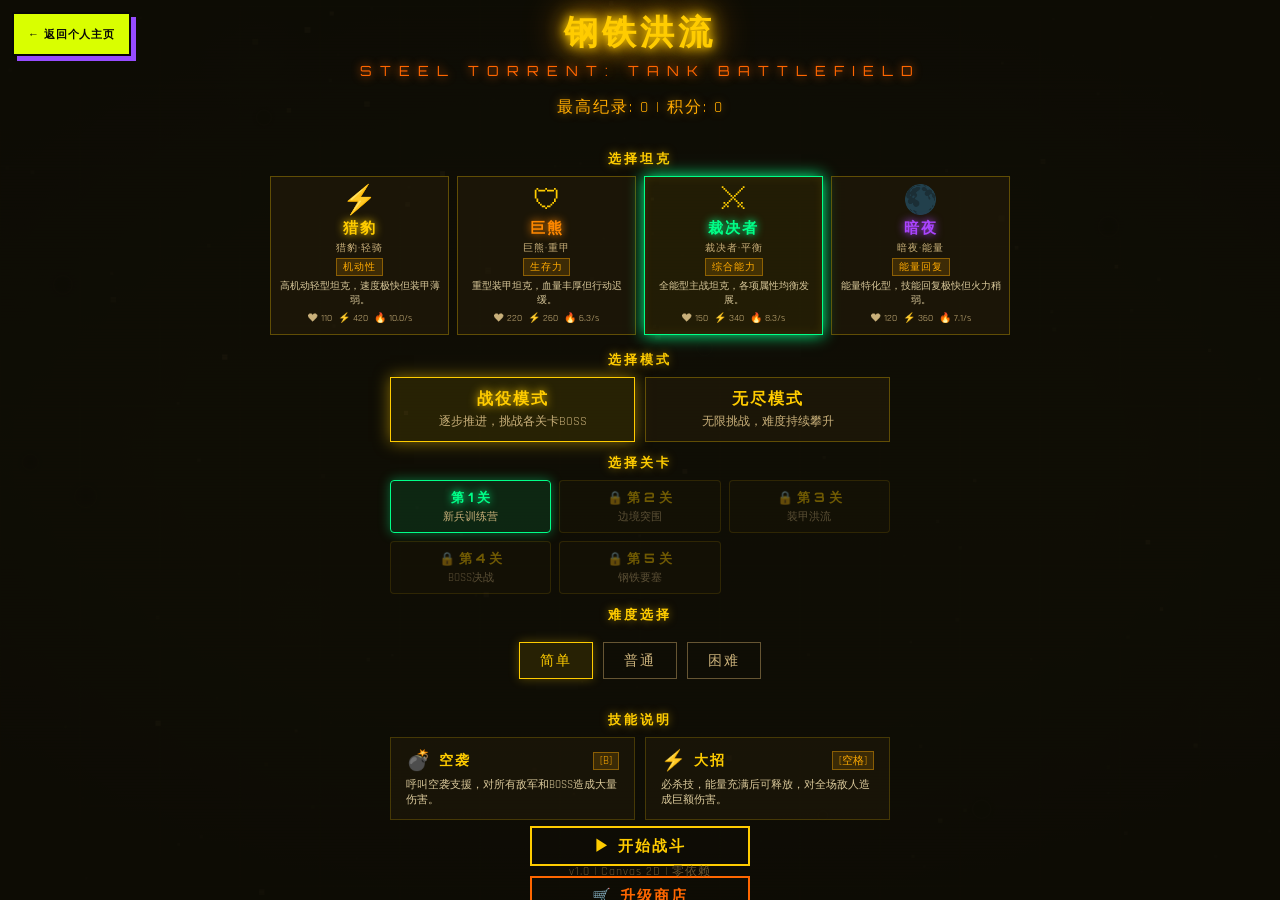
==== sub-page/坦克大战/index.html @ ad39c09d "Add files via upload" ====
<!DOCTYPE html>
<html lang="zh-CN">
<head>
    <meta charset="UTF-8">
    <meta name="viewport" content="width=device-width, initial-scale=1.0, user-scalable=no">
    <title>钢铁洪流：坦克战场</title>
    <link rel="stylesheet" href="styles.css?v=1">
    <link href="https://fonts.googleapis.com/css2?family=Orbitron:wght@400;700;900&family=Rajdhani:wght@400;600;700&display=swap" rel="stylesheet">
    <style>.resume-home-link{position:fixed;top:max(12px,env(safe-area-inset-top));left:max(12px,env(safe-area-inset-left));z-index:9999;display:inline-flex;align-items:center;justify-content:center;min-height:44px;padding:0 14px;border:2px solid #070707;color:#070707;background:#d9ff00;box-shadow:5px 5px 0 #964cff;font:900 11px/1 Arial,"PingFang SC",sans-serif;letter-spacing:.08em;text-decoration:none;text-transform:uppercase;transition:.18s transform,.18s box-shadow}.resume-home-link:hover,.resume-home-link:focus-visible{transform:translate(-2px,-2px);box-shadow:7px 7px 0 #964cff;outline:2px solid #fff;outline-offset:2px}</style>
</head>
<body>
    <a class="resume-home-link" href="../../index.html#acid-play" aria-label="返回张鹏岳个人主页">← 返回个人主页</a>
    <div id="game-container">
        <canvas id="game-canvas" width="800" height="700"></canvas>
        <div id="scanlines"></div>
        <div id="vignette"></div>
        <div id="hud-overlay"></div>
        <div id="scene-container"></div>
    </div>
    <script src="src/config.js?v=1"></script>
    <script src="src/utils.js?v=1"></script>
    <script src="src/input.js?v=1"></script>
    <script src="src/audio.js?v=1"></script>
    <script src="src/entities/bullet.js?v=1"></script>
    <script src="src/entities/particle.js?v=1"></script>
    <script src="src/entities/powerup.js?v=1"></script>
    <script src="src/entities/enemy.js?v=1"></script>
    <script src="src/entities/player.js?v=1"></script>
    <script src="src/entities/boss.js?v=1"></script>
    <script src="src/systems/spawner.js?v=1"></script>
    <script src="src/systems/collision.js?v=1"></script>
    <script src="src/render/battlefield.js?v=1"></script>
    <script src="src/render/hud.js?v=1"></script>
    <script src="src/scenes/scene.js?v=1"></script>
    <script src="src/scenes/menuScene.js?v=1"></script>
    <script src="src/scenes/gameScene.js?v=1"></script>
    <script src="src/scenes/bossScene.js?v=1"></script>
    <script src="src/scenes/gameoverScene.js?v=1"></script>
    <script src="src/scenes/shopScene.js?v=1"></script>
    <script src="game.js?v=1"></script>
</body>
</html>
---- sub-page/坦克大战/styles.css ----
* {
    margin: 0;
    padding: 0;
    box-sizing: border-box;
    user-select: none;
    -webkit-user-select: none;
    -webkit-tap-highlight-color: transparent;
}

html, body {
    width: 100%;
    height: 100%;
    overflow: hidden;
    background: #0e0d05;
    font-family: 'Rajdhani', 'Orbitron', sans-serif;
    color: #ffcc00;
}

body {
    display: flex;
    align-items: center;
    justify-content: center;
    background: radial-gradient(ellipse at center, #2a2410 0%, #15120a 70%, #050402 100%);
}

#game-container {
    position: relative;
    width: 100vw;
    height: 100vh;
    height: 100dvh;
    overflow: hidden;
}

#game-canvas {
    display: block;
    width: 100%;
    height: 100%;
    background: transparent;
    cursor: crosshair;
}

#scanlines {
    position: absolute;
    top: 0;
    left: 0;
    width: 100%;
    height: 100%;
    pointer-events: none;
    background: repeating-linear-gradient(
        0deg,
        rgba(0, 0, 0, 0.15) 0px,
        rgba(0, 0, 0, 0.15) 1px,
        transparent 1px,
        transparent 3px
    );
    z-index: 10;
}

#vignette {
    position: absolute;
    top: 0;
    left: 0;
    width: 100%;
    height: 100%;
    pointer-events: none;
    background: radial-gradient(
        ellipse at center,
        transparent 50%,
        rgba(0, 0, 0, 0.6) 100%
    );
    z-index: 9;
}

#hud-overlay {
    position: absolute;
    top: 0;
    left: 0;
    width: 100%;
    height: 100%;
    pointer-events: none;
    z-index: 5;
}

#scene-container {
    position: absolute;
    top: 0;
    left: 0;
    width: 100%;
    height: 100%;
    pointer-events: none;
    z-index: 20;
}

.scene {
    position: absolute;
    top: 0;
    left: 0;
    width: 100%;
    height: 100%;
    display: flex;
    flex-direction: column;
    align-items: center;
    justify-content: center;
    justify-content: safe center;
    background: rgba(14, 13, 5, 0.92);
    padding: 10px 20px;
    overflow-y: auto;
    gap: 2px;
    pointer-events: auto;
}

.scene h1 {
    font-family: 'Orbitron', sans-serif;
    font-size: 34px;
    font-weight: 900;
    color: #ffcc00;
    text-shadow:
        0 0 10px #ffcc00,
        0 0 20px #ffcc00,
        0 0 40px #ff8800;
    letter-spacing: 4px;
    margin-bottom: 4px;
    animation: glow-pulse 2s ease-in-out infinite;
}

.scene h2 {
    font-family: 'Orbitron', sans-serif;
    font-size: 14px;
    font-weight: 400;
    color: #ff6600;
    text-shadow: 0 0 10px #ff6600;
    letter-spacing: 8px;
    margin-bottom: 6px;
}

.scene .subtitle {
    font-size: 14px;
    color: #c9b07a;
    letter-spacing: 2px;
    margin-bottom: 30px;
}

.scene .btn {
    font-family: 'Orbitron', sans-serif;
    font-size: 15px;
    font-weight: 700;
    padding: 8px 36px;
    margin: 4px 0;
    background: transparent;
    color: #ffcc00;
    border: 2px solid #ffcc00;
    cursor: pointer;
    letter-spacing: 2px;
    transition: all 0.2s ease;
    text-transform: none;
    min-width: 220px;
    position: relative;
    white-space: nowrap;
}

.scene .btn:hover {
    background: rgba(255, 204, 0, 0.1);
    box-shadow:
        0 0 15px rgba(255, 204, 0, 0.5),
        inset 0 0 15px rgba(255, 204, 0, 0.1);
    transform: scale(1.02);
}

.scene .btn:active {
    transform: scale(0.98);
}

.scene .btn-secondary {
    color: #ff6600;
    border-color: #ff6600;
}

.scene .btn-secondary:hover {
    background: rgba(255, 102, 0, 0.1);
    box-shadow: 0 0 15px rgba(255, 102, 0, 0.5);
}

.scene .btn-danger {
    color: #ff4444;
    border-color: #ff4444;
}

.scene .btn-danger:hover {
    background: rgba(255, 68, 68, 0.1);
    box-shadow: 0 0 15px rgba(255, 68, 68, 0.5);
}

.scene .info-panel {
    border: 1px solid rgba(255, 204, 0, 0.3);
    padding: 15px 25px;
    margin: 10px 0;
    background: rgba(40, 30, 10, 0.5);
    color: #d9c89a;
    font-size: 14px;
    line-height: 1.8;
    letter-spacing: 1px;
    min-width: 300px;
}

.scene .info-panel .label {
    color: #ffcc00;
    font-weight: 700;
}

.scene .info-panel .value {
    color: #ffe680;
    font-weight: 700;
}

.scene .difficulty-selector {
    display: flex;
    gap: 10px;
    margin: 10px 0 20px;
}

.scene .diff-btn {
    font-family: 'Orbitron', sans-serif;
    font-size: 14px;
    padding: 8px 20px;
    background: transparent;
    color: #c9b07a;
    border: 1px solid #665533;
    cursor: pointer;
    letter-spacing: 2px;
    transition: all 0.2s;
}

.scene .diff-btn.active {
    color: #ffcc00;
    border-color: #ffcc00;
    background: rgba(255, 204, 0, 0.1);
    box-shadow: 0 0 10px rgba(255, 204, 0, 0.3);
}

.scene .diff-btn:hover:not(.active) {
    color: #d9c89a;
    border-color: #887744;
}

.scene .highscore {
    font-size: 16px;
    color: #ffaa00;
    text-shadow: 0 0 8px rgba(255, 170, 0, 0.5);
    margin: 10px 0 20px;
    letter-spacing: 2px;
}

.scene .controls-hint {
    position: absolute;
    bottom: 20px;
    font-size: 12px;
    color: #665533;
    letter-spacing: 1px;
}

.scene .game-over-title {
    color: #ff4444;
    text-shadow:
        0 0 10px #ff4444,
        0 0 20px #ff4444,
        0 0 40px #ff0000;
}

.scene .victory-title {
    color: #00ff88;
    text-shadow:
        0 0 10px #00ff88,
        0 0 20px #00ff88,
        0 0 40px #00ff88;
}

.hud-element {
    position: absolute;
    font-family: 'Orbitron', sans-serif;
    font-size: 14px;
    letter-spacing: 1px;
    pointer-events: none;
}

.hud-bar-text {
    position: absolute;
    top: 50%;
    left: 50%;
    transform: translate(-50%, -50%);
    font-size: 11px;
    font-weight: 700;
    color: #ffffff;
    text-shadow: 1px 1px 2px rgba(0, 0, 0, 0.8);
    letter-spacing: 1px;
    white-space: nowrap;
}

.hud-mode-indicator {
    top: 15px;
    left: 50%;
    transform: translateX(-50%);
    color: #ffaa00;
    text-shadow: 0 0 8px rgba(255, 170, 0, 0.6);
    font-size: 14px;
    letter-spacing: 2px;
    pointer-events: none;
}

.hud-dmg-numbers {
    top: 50px;
    right: 15px;
    background: rgba(30, 25, 8, 0.85);
    border: 1px solid rgba(255, 204, 0, 0.4);
    padding: 5px 10px;
    cursor: pointer;
    pointer-events: auto;
    display: flex;
    align-items: center;
    gap: 6px;
    font-size: 12px;
    letter-spacing: 1px;
    transition: all 0.2s ease;
    z-index: 30;
}

.hud-dmg-numbers:hover {
    border-color: #ffcc00;
    box-shadow: 0 0 10px rgba(255, 204, 0, 0.4);
}

.hud-dmg-label {
    color: #d9c89a;
}

.hud-dmg-toggle {
    font-weight: 700;
    color: #00ff88;
    text-shadow: 0 0 6px #00ff88;
}

.hud-score {
    top: 15px;
    left: 15px;
    color: #ffcc00;
    text-shadow: 0 0 8px rgba(255, 204, 0, 0.5);
    font-size: 18px;
    font-weight: 700;
}

.hud-combo {
    top: 15px;
    right: 15px;
    color: #ffaa00;
    text-shadow: 0 0 8px rgba(255, 170, 0, 0.5);
    font-size: 16px;
    font-weight: 700;
}

.hud-hp-bar {
    position: absolute;
    bottom: 15px;
    left: 15px;
    width: clamp(130px, 22vw, 200px);
    height: 16px;
    border: 1px solid rgba(255, 204, 0, 0.5);
    background: rgba(0, 0, 0, 0.5);
    overflow: hidden;
}

.hud-hp-fill {
    height: 100%;
    background: linear-gradient(90deg, #00ff00, #88ff00);
    transition: width 0.3s ease;
    box-shadow: 0 0 10px rgba(0, 255, 0, 0.5);
}

.hud-shield-bar {
    position: absolute;
    bottom: 35px;
    left: 15px;
    width: clamp(130px, 22vw, 200px);
    height: 8px;
    border: 1px solid rgba(0, 200, 255, 0.5);
    background: rgba(0, 0, 0, 0.5);
    overflow: hidden;
}

.hud-shield-fill {
    height: 100%;
    background: linear-gradient(90deg, #00aaff, #00ffff);
    transition: width 0.3s ease;
    box-shadow: 0 0 10px rgba(0, 200, 255, 0.5);
}

.hud-energy-bar {
    position: absolute;
    bottom: 15px;
    right: 15px;
    width: clamp(100px, 16vw, 150px);
    height: 12px;
    border: 1px solid rgba(255, 0, 255, 0.5);
    background: rgba(0, 0, 0, 0.5);
    overflow: hidden;
}

.hud-energy-fill {
    height: 100%;
    background: linear-gradient(90deg, #ff00ff, #ffff00);
    transition: width 0.1s ease;
    box-shadow: 0 0 10px rgba(255, 0, 255, 0.5);
}

.hud-bombs {
    position: absolute;
    bottom: 34px;
    right: 15px;
    color: #ff4444;
    font-size: 13px;
    font-weight: 700;
    text-shadow: 0 0 8px rgba(255, 68, 68, 0.5);
    z-index: 6;
}

.hud-weapon {
    position: absolute;
    bottom: 15px;
    left: 50%;
    transform: translateX(-50%);
    color: #ffe680;
    font-size: 12px;
    letter-spacing: 2px;
    text-shadow: 0 0 6px rgba(255, 230, 128, 0.5);
}

.hud-pause-btn {
    position: absolute;
    top: 15px;
    left: 50%;
    transform: translateX(-50%);
    width: 36px;
    height: 36px;
    background: rgba(30, 25, 8, 0.8);
    border: 1.5px solid #ffcc00;
    color: #ffcc00;
    cursor: pointer;
    display: flex;
    align-items: center;
    justify-content: center;
    pointer-events: auto;
    z-index: 30;
    clip-path: polygon(50% 0%, 100% 25%, 100% 75%, 50% 100%, 0% 75%, 0% 25%);
    transition: all 0.2s ease;
}

.hud-pause-btn:hover {
    background: rgba(255, 204, 0, 0.3);
    box-shadow: 0 0 15px rgba(255, 204, 0, 0.6);
    transform: translateX(-50%) scale(1.1);
}

.hud-pause-btn:active {
    transform: translateX(-50%) scale(0.95);
}

.hud-skill-ready {
    position: absolute;
    top: 40%;
    left: 50%;
    transform: translate(-50%, -50%);
    flex-direction: column;
    align-items: center;
    justify-content: center;
    pointer-events: none;
    z-index: 40;
    opacity: 0;
    transition: opacity 0.3s ease;
}

.hud-skill-ready.skill-ready-show {
    opacity: 1;
}

.hud-skill-ready.skill-ready-hide {
    opacity: 0;
}

.skill-ready-text {
    font-family: 'Orbitron', sans-serif;
    font-size: 42px;
    font-weight: 900;
    color: #ffff00;
    text-shadow:
        0 0 10px #ffff00,
        0 0 20px #ff8800,
        0 0 40px #ff4400,
        0 0 60px #ff0000;
    letter-spacing: 8px;
    animation: skill-ready-flash 0.4s ease-in-out infinite alternate;
    margin-bottom: 8px;
    white-space: nowrap;
}

.skill-ready-sub {
    font-family: 'Orbitron', sans-serif;
    font-size: 16px;
    color: #ffaa00;
    text-shadow: 0 0 10px rgba(255, 170, 0, 0.8);
    letter-spacing: 4px;
    animation: glow-pulse 1s ease-in-out infinite;
}

@keyframes skill-ready-flash {
    0% {
        transform: scale(1);
        filter: brightness(1);
    }
    100% {
        transform: scale(1.05);
        filter: brightness(1.4);
    }
}

.boss-hp-bar {
    position: absolute;
    top: 60px;
    left: 10%;
    width: 80%;
    height: 20px;
    border: 1px solid rgba(255, 0, 0, 0.8);
    background: rgba(0, 0, 0, 0.7);
    overflow: hidden;
    z-index: 5;
}

.boss-hp-label {
    position: absolute;
    top: 35px;
    left: 50%;
    transform: translateX(-50%);
    font-family: 'Orbitron', sans-serif;
    color: #ff4444;
    font-size: 14px;
    font-weight: 700;
    letter-spacing: 4px;
    text-shadow: 0 0 10px #ff0000;
    z-index: 5;
}

.boss-hp-fill {
    height: 100%;
    background: linear-gradient(90deg, #ff0000, #ff4444, #ff8800);
    transition: width 0.2s ease;
    box-shadow: 0 0 15px rgba(255, 0, 0, 0.6);
}

.hud-magnet {
    position: absolute;
    bottom: 55px;
    left: 15px;
    color: #ff00ff;
    font-size: 12px;
    text-shadow: 0 0 6px rgba(255, 0, 255, 0.5);
}

.pause-overlay {
    position: absolute;
    top: 0;
    left: 0;
    width: 100%;
    height: 100%;
    background: rgba(10, 8, 3, 0.88);
    display: flex;
    flex-direction: column;
    align-items: center;
    justify-content: center;
    z-index: 50;
    pointer-events: auto;
    backdrop-filter: blur(4px);
}

.pause-overlay::before {
    content: '';
    position: absolute;
    top: 0;
    left: 0;
    right: 0;
    bottom: 0;
    background:
        linear-gradient(45deg, transparent 48%, rgba(255, 204, 0, 0.03) 50%, transparent 52%),
        linear-gradient(-45deg, transparent 48%, rgba(255, 102, 0, 0.03) 50%, transparent 52%);
    pointer-events: none;
}

.pause-overlay h2 {
    font-family: 'Orbitron', sans-serif;
    font-size: 42px;
    color: #ffcc00;
    text-shadow:
        0 0 10px #ffcc00,
        0 0 20px #ffcc00,
        0 0 40px #ff8800;
    letter-spacing: 12px;
    margin-bottom: 10px;
    animation: glow-pulse 2s ease-in-out infinite;
}

.pause-overlay .pause-icon {
    width: 80px;
    height: 80px;
    margin-bottom: 15px;
    position: relative;
}

.pause-overlay .pause-icon::before,
.pause-overlay .pause-icon::after {
    content: '';
    position: absolute;
    top: 10px;
    width: 18px;
    height: 60px;
    background: #ffcc00;
    box-shadow: 0 0 20px #ffcc00, 0 0 40px #ff8800;
    animation: pause-icon-glow 1s ease-in-out infinite alternate;
}

.pause-overlay .pause-icon::before {
    left: 18px;
}

.pause-overlay .pause-icon::after {
    right: 18px;
    animation-delay: 0.5s;
}

@keyframes pause-icon-glow {
    0% { opacity: 0.7; filter: brightness(1); }
    100% { opacity: 1; filter: brightness(1.5); }
}

.pause-overlay .pause-subtitle {
    font-family: 'Orbitron', sans-serif;
    font-size: 12px;
    color: #c9b07a;
    letter-spacing: 4px;
    margin-bottom: 30px;
    text-transform: uppercase;
}

.pause-overlay .btn {
    min-width: 240px;
    margin: 6px 0;
}

.pause-overlay .pause-hint {
    margin-top: 20px;
    font-size: 11px;
    color: #554422;
    letter-spacing: 2px;
}

@keyframes glow-pulse {
    0%, 100% { opacity: 1; }
    50% { opacity: 0.7; }
}

@keyframes shake {
    0%, 100% { transform: translate(0, 0); }
    25% { transform: translate(-2px, 1px); }
    50% { transform: translate(1px, -2px); }
    75% { transform: translate(-1px, 2px); }
}

.screen-shake {
    animation: shake 0.3s ease;
}

@media (max-width: 500px) {
    .scene h1 {
        font-size: 26px;
        letter-spacing: 2px;
    }
    .scene .btn {
        font-size: 13px;
        padding: 9px 22px;
        min-width: 170px;
    }
    .scene h2 {
        font-size: 12px;
        letter-spacing: 5px;
    }
    .pause-overlay h2 {
        font-size: 32px;
        letter-spacing: 8px;
    }
}

.shop-points {
    font-size: 20px;
    color: #ffaa00;
    text-shadow: 0 0 10px rgba(255, 170, 0, 0.6);
    letter-spacing: 2px;
    margin-bottom: 12px;
}

.shop-grid {
    display: grid;
    grid-template-columns: repeat(4, 1fr);
    gap: 10px;
    width: 100%;
    max-width: 720px;
    margin-bottom: 8px;
}

.shop-item {
    border: 1px solid rgba(255, 204, 0, 0.3);
    background: rgba(40, 30, 10, 0.6);
    padding: 10px;
    display: flex;
    flex-direction: column;
    align-items: center;
    gap: 4px;
    transition: all 0.2s ease;
}

.shop-item:hover {
    border-color: rgba(255, 204, 0, 0.6);
    box-shadow: 0 0 12px rgba(255, 204, 0, 0.2);
}

.shop-item.shop-maxed {
    opacity: 0.5;
    border-color: rgba(255, 170, 0, 0.3);
}

.shop-item-header {
    display: flex;
    align-items: center;
    gap: 6px;
    width: 100%;
    justify-content: center;
}

.shop-item-icon {
    font-size: 22px;
}

.shop-item-name {
    font-family: 'Orbitron', sans-serif;
    font-size: 14px;
    font-weight: 700;
    color: #ffcc00;
    letter-spacing: 1px;
}

.shop-item-desc {
    font-size: 11px;
    color: #c9b07a;
    text-align: center;
    line-height: 1.4;
    min-height: 30px;
}

.shop-item-level {
    font-size: 12px;
    color: #ffaa00;
    font-weight: 700;
    letter-spacing: 1px;
}

.shop-buy-btn {
    font-family: 'Orbitron', sans-serif;
    font-size: 12px;
    font-weight: 700;
    padding: 5px 14px;
    background: transparent;
    color: #00ff88;
    border: 1.5px solid #00ff88;
    cursor: pointer;
    letter-spacing: 1px;
    transition: all 0.2s ease;
    margin-top: 2px;
}

.shop-buy-btn:hover:not(.disabled) {
    background: rgba(0, 255, 136, 0.15);
    box-shadow: 0 0 10px rgba(0, 255, 136, 0.5);
}

.shop-buy-btn.disabled,
.shop-buy-btn:disabled {
    color: #556677;
    border-color: #334455;
    cursor: not-allowed;
    opacity: 0.6;
}

.shop-maxed-label {
    font-family: 'Orbitron', sans-serif;
    font-size: 14px;
    font-weight: 900;
    color: #ffaa00;
    letter-spacing: 3px;
    text-shadow: 0 0 8px rgba(255, 170, 0, 0.6);
    margin-top: 2px;
}

@media (max-width: 720px) {
    .shop-grid {
        grid-template-columns: repeat(2, 1fr);
    }
}

@media (max-width: 400px) {
    .shop-grid {
        grid-template-columns: 1fr;
    }
}

.scene .section-label {
    font-family: 'Orbitron', sans-serif;
    font-size: 13px;
    font-weight: 700;
    color: #ffcc00;
    letter-spacing: 3px;
    margin: 10px 0 6px;
    text-align: center;
    text-shadow: 0 0 8px rgba(255, 204, 0, 0.5);
}

.scene .story-progress {
    font-size: 13px;
    color: #00ff88;
    text-shadow: 0 0 6px rgba(0, 255, 136, 0.5);
    margin: 2px 0;
    letter-spacing: 1px;
}

.scene .ship-grid {
    display: grid;
    grid-template-columns: repeat(4, 1fr);
    gap: 8px;
    width: 100%;
    max-width: 740px;
    margin-bottom: 4px;
}

.scene .ship-card {
    border: 1px solid rgba(255, 204, 0, 0.3);
    background: rgba(40, 30, 10, 0.5);
    padding: 10px 8px;
    cursor: pointer;
    transition: all 0.2s ease;
    display: flex;
    flex-direction: column;
    align-items: center;
    gap: 3px;
}

.scene .ship-card:hover {
    border-color: var(--ship-color);
    box-shadow: 0 0 12px rgba(255, 204, 0, 0.3);
}

.scene .ship-card.active {
    border-color: var(--ship-color);
    background: rgba(255, 204, 0, 0.08);
    box-shadow: 0 0 15px var(--ship-color), inset 0 0 10px rgba(255, 204, 0, 0.1);
}

.scene .ship-card-icon {
    font-size: 28px;
    line-height: 1;
}

.scene .ship-card-name {
    font-family: 'Orbitron', sans-serif;
    font-size: 15px;
    font-weight: 700;
    color: var(--ship-color);
    letter-spacing: 2px;
    text-shadow: 0 0 8px var(--ship-color);
}

.scene .ship-card-codename {
    font-size: 10px;
    color: #c9b07a;
    letter-spacing: 1px;
}

.scene .ship-card-advantage {
    font-size: 10px;
    color: #ffaa00;
    background: rgba(255, 170, 0, 0.15);
    border: 1px solid rgba(255, 170, 0, 0.4);
    padding: 1px 6px;
    letter-spacing: 1px;
}

.scene .ship-card-desc {
    font-size: 10px;
    color: #d9c89a;
    text-align: center;
    line-height: 1.4;
    min-height: 28px;
}

.scene .ship-stats {
    display: flex;
    gap: 6px;
    font-size: 10px;
    color: #c9b07a;
    margin-top: 2px;
    flex-wrap: wrap;
    justify-content: center;
}

.scene .ship-stats-item {
    white-space: nowrap;
}

.scene .mode-grid {
    display: grid;
    grid-template-columns: repeat(2, 1fr);
    gap: 10px;
    width: 100%;
    max-width: 500px;
}

.scene .mode-card {
    border: 1px solid rgba(255, 204, 0, 0.3);
    background: rgba(40, 30, 10, 0.5);
    padding: 10px 15px;
    cursor: pointer;
    transition: all 0.2s ease;
    text-align: center;
}

.scene .mode-card:hover {
    border-color: #ffcc00;
    box-shadow: 0 0 12px rgba(255, 204, 0, 0.3);
}

.scene .mode-card.active {
    border-color: #ffcc00;
    background: rgba(255, 204, 0, 0.1);
    box-shadow: 0 0 15px rgba(255, 204, 0, 0.5);
}

.scene .mode-card-name {
    font-family: 'Orbitron', sans-serif;
    font-size: 16px;
    font-weight: 700;
    color: #ffcc00;
    letter-spacing: 2px;
    margin-bottom: 4px;
}

.scene .mode-card.active .mode-card-name {
    text-shadow: 0 0 10px #ffcc00;
}

.scene .mode-card-desc {
    font-size: 12px;
    color: #c9b07a;
    line-height: 1.4;
}

.scene .stage-grid {
    display: grid;
    grid-template-columns: repeat(auto-fill, minmax(120px, 1fr));
    gap: 8px;
    width: 100%;
    max-width: 500px;
}

.scene .stage-card {
    border: 1px solid rgba(255, 204, 0, 0.3);
    background: rgba(40, 30, 10, 0.5);
    padding: 8px 6px;
    cursor: pointer;
    transition: all 0.2s ease;
    text-align: center;
    border-radius: 4px;
}

.scene .stage-card:hover {
    border-color: #ffcc00;
    box-shadow: 0 0 10px rgba(255, 204, 0, 0.3);
}

.scene .stage-card.active {
    border-color: #00ff88;
    background: rgba(0, 255, 136, 0.1);
    box-shadow: 0 0 12px rgba(0, 255, 136, 0.4);
}

.scene .stage-card-num {
    font-family: 'Orbitron', sans-serif;
    font-size: 13px;
    font-weight: 700;
    color: #ffcc00;
    margin-bottom: 2px;
}

.scene .stage-card.active .stage-card-num {
    color: #00ff88;
    text-shadow: 0 0 8px #00ff88;
}

.scene .stage-card-name {
    font-size: 11px;
    color: #c9b07a;
}

.scene .skill-grid {
    display: grid;
    grid-template-columns: repeat(2, 1fr);
    gap: 10px;
    width: 100%;
    max-width: 500px;
}

.scene .skill-card {
    border: 1px solid rgba(255, 204, 0, 0.2);
    background: rgba(40, 30, 10, 0.4);
    padding: 10px 15px;
}

.scene .skill-card-header {
    display: flex;
    align-items: center;
    gap: 8px;
    margin-bottom: 4px;
}

.scene .skill-card-icon {
    font-size: 20px;
}

.scene .skill-card-name {
    font-family: 'Orbitron', sans-serif;
    font-size: 14px;
    font-weight: 700;
    color: #ffcc00;
    letter-spacing: 2px;
}

.scene .skill-card-key {
    font-size: 11px;
    color: #ffaa00;
    background: rgba(255, 170, 0, 0.15);
    border: 1px solid rgba(255, 170, 0, 0.4);
    padding: 1px 6px;
    margin-left: auto;
}

.scene .skill-card-desc {
    font-size: 11px;
    color: #d9c89a;
    line-height: 1.4;
}

@media (max-width: 720px) {
    .scene .ship-grid {
        grid-template-columns: repeat(2, 1fr);
    }
}

@media (max-width: 400px) {
    .scene .ship-grid {
        grid-template-columns: 1fr;
    }
    .scene .mode-grid,
    .scene .skill-grid {
        grid-template-columns: 1fr;
    }
}

.tutorial-overlay {
    position: absolute;
    top: 0;
    left: 0;
    width: 100%;
    height: 100%;
    background: rgba(10, 8, 3, 0.85);
    display: flex;
    align-items: center;
    justify-content: center;
    z-index: 60;
    pointer-events: auto;
    backdrop-filter: blur(6px);
    animation: tutorial-fade-in 0.4s ease;
}

.tutorial-overlay.tutorial-fade-out {
    animation: tutorial-fade-out 0.4s ease forwards;
}

@keyframes tutorial-fade-in {
    from { opacity: 0; }
    to { opacity: 1; }
}

@keyframes tutorial-fade-out {
    from { opacity: 1; }
    to { opacity: 0; }
}

.tutorial-panel {
    width: 500px;
    max-width: 90%;
    background: linear-gradient(135deg, rgba(40, 30, 10, 0.95), rgba(25, 18, 5, 0.95));
    border: 2px solid #ffcc00;
    box-shadow:
        0 0 20px rgba(255, 204, 0, 0.4),
        0 0 40px rgba(255, 204, 0, 0.2),
        inset 0 0 20px rgba(255, 204, 0, 0.05);
    padding: 25px 30px 20px;
    position: relative;
}

.tutorial-panel::before {
    content: '';
    position: absolute;
    top: 0;
    left: 0;
    right: 0;
    height: 3px;
    background: linear-gradient(90deg, transparent, #ffcc00, transparent);
}

.tutorial-header {
    display: flex;
    align-items: center;
    justify-content: space-between;
    margin-bottom: 15px;
}

.tutorial-icon {
    font-size: 36px;
    filter: drop-shadow(0 0 8px rgba(255, 204, 0, 0.6));
}

.tutorial-progress {
    display: flex;
    gap: 6px;
}

.tutorial-dot {
    width: 10px;
    height: 10px;
    border-radius: 50%;
    background: rgba(255, 204, 0, 0.2);
    border: 1px solid rgba(255, 204, 0, 0.4);
    transition: all 0.3s ease;
}

.tutorial-dot.active {
    background: #ffcc00;
    box-shadow: 0 0 10px #ffcc00, 0 0 20px rgba(255, 204, 0, 0.5);
    transform: scale(1.3);
}

.tutorial-title {
    font-family: 'Orbitron', sans-serif;
    font-size: 22px;
    font-weight: 900;
    color: #ffcc00;
    text-shadow: 0 0 10px rgba(255, 204, 0, 0.6);
    letter-spacing: 3px;
    margin-bottom: 12px;
}

.tutorial-content {
    font-size: 15px;
    color: #ffe6b0;
    line-height: 1.9;
    letter-spacing: 1px;
    margin-bottom: 25px;
    padding: 15px;
    background: rgba(60, 45, 15, 0.5);
    border-left: 3px solid #ffcc00;
}

.tutorial-footer {
    display: flex;
    flex-direction: column;
    align-items: center;
    gap: 12px;
}

.tutorial-hint {
    font-size: 12px;
    color: #665533;
    letter-spacing: 1px;
}

.tutorial-btn {
    font-family: 'Orbitron', sans-serif;
    font-size: 14px;
    font-weight: 700;
    padding: 10px 40px;
    background: transparent;
    color: #ffcc00;
    border: 2px solid #ffcc00;
    cursor: pointer;
    letter-spacing: 2px;
    transition: all 0.2s ease;
    min-width: 200px;
}

.tutorial-btn:hover {
    background: rgba(255, 204, 0, 0.15);
    box-shadow: 0 0 15px rgba(255, 204, 0, 0.5);
    transform: scale(1.02);
}

.tutorial-btn:active {
    transform: scale(0.98);
}

.tutorial-skip {
    position: absolute;
    top: 10px;
    right: 15px;
    background: transparent;
    border: none;
    color: #665533;
    font-size: 11px;
    cursor: pointer;
    letter-spacing: 1px;
    transition: color 0.2s ease;
    font-family: 'Orbitron', sans-serif;
}

.tutorial-skip:hover {
    color: #ff4444;
    text-shadow: 0 0 8px rgba(255, 68, 68, 0.6);
}

.stage-banner {
    position: absolute;
    top: 50%;
    left: 50%;
    transform: translate(-50%, -50%);
    width: 600px;
    max-width: 90%;
    text-align: center;
    z-index: 55;
    pointer-events: none;
    opacity: 0;
    transition: opacity 0.5s ease;
}

.stage-banner-hidden {
    display: none;
}

.stage-banner-visible {
    display: block;
    opacity: 1;
    animation: stage-banner-in 0.5s ease;
}

.stage-banner-fade-out {
    opacity: 0;
    transition: opacity 1s ease;
}

@keyframes stage-banner-in {
    0% {
        opacity: 0;
        transform: translate(-50%, -50%) scale(0.8);
    }
    100% {
        opacity: 1;
        transform: translate(-50%, -50%) scale(1);
    }
}

.stage-banner-title {
    font-family: 'Orbitron', sans-serif;
    font-size: clamp(26px, 5.5vmin, 42px);
    font-weight: 900;
    color: #ffcc00;
    text-shadow:
        0 0 10px #ffcc00,
        0 0 20px #ffcc00,
        0 0 40px #ff8800,
        0 0 60px #ff4400;
    letter-spacing: 10px;
    margin-bottom: 10px;
    animation: stage-title-glow 1.5s ease-in-out infinite alternate;
}

.stage-banner-subtitle {
    font-family: 'Orbitron', sans-serif;
    font-size: 28px;
    font-weight: 700;
    color: #ffaa00;
    text-shadow:
        0 0 10px #ffaa00,
        0 0 20px #ff8800;
    letter-spacing: 6px;
    margin-bottom: 15px;
}

.stage-banner-bar {
    width: 300px;
    height: 3px;
    margin: 0 auto;
    background: linear-gradient(90deg, transparent, #ffcc00, transparent);
    position: relative;
    overflow: hidden;
}

.stage-banner-bar::after {
    content: '';
    position: absolute;
    top: 0;
    left: -100%;
    width: 100%;
    height: 100%;
    background: linear-gradient(90deg, transparent, #ffffff, transparent);
    animation: stage-bar-slide 2s ease-in-out infinite;
}

@keyframes stage-bar-slide {
    0% { left: -100%; }
    100% { left: 100%; }
}

@keyframes stage-title-glow {
    0% { filter: brightness(1); }
    100% { filter: brightness(1.4); }
}

.endless-banner {
    position: absolute;
    top: 50%;
    left: 50%;
    transform: translate(-50%, -50%);
    width: 500px;
    max-width: 90%;
    text-align: center;
    z-index: 55;
    pointer-events: none;
    opacity: 0;
    transition: opacity 0.5s ease;
}

.endless-banner-hidden {
    display: none;
}

.endless-banner-visible {
    display: block;
    opacity: 1;
    animation: endless-banner-in 0.5s ease;
}

.endless-banner-fade-out {
    opacity: 0;
    transition: opacity 1s ease;
}

@keyframes endless-banner-in {
    0% {
        opacity: 0;
        transform: translate(-50%, -50%) scale(0.7);
    }
    100% {
        opacity: 1;
        transform: translate(-50%, -50%) scale(1);
    }
}

.endless-banner-title {
    font-family: 'Orbitron', sans-serif;
    font-size: clamp(28px, 6vmin, 48px);
    font-weight: 900;
    color: #ff4444;
    text-shadow:
        0 0 10px #ff4444,
        0 0 20px #ff0000,
        0 0 40px #ff0000,
        0 0 60px #880000;
    letter-spacing: 12px;
    margin-bottom: 10px;
    animation: endless-title-glow 1s ease-in-out infinite alternate;
}

.endless-banner-subtitle {
    font-family: 'Orbitron', sans-serif;
    font-size: 18px;
    color: #ffaa00;
    text-shadow: 0 0 10px rgba(255, 170, 0, 0.6);
    letter-spacing: 8px;
    margin-bottom: 15px;
}

.endless-banner-bar {
    width: 250px;
    height: 3px;
    margin: 0 auto;
    background: linear-gradient(90deg, transparent, #ff4444, transparent);
    position: relative;
    overflow: hidden;
}

.endless-banner-bar::after {
    content: '';
    position: absolute;
    top: 0;
    left: -100%;
    width: 100%;
    height: 100%;
    background: linear-gradient(90deg, transparent, #ffaaaa, transparent);
    animation: stage-bar-slide 1.5s ease-in-out infinite;
}

@keyframes endless-title-glow {
    0% { filter: brightness(1); }
    100% { filter: brightness(1.3); }
}
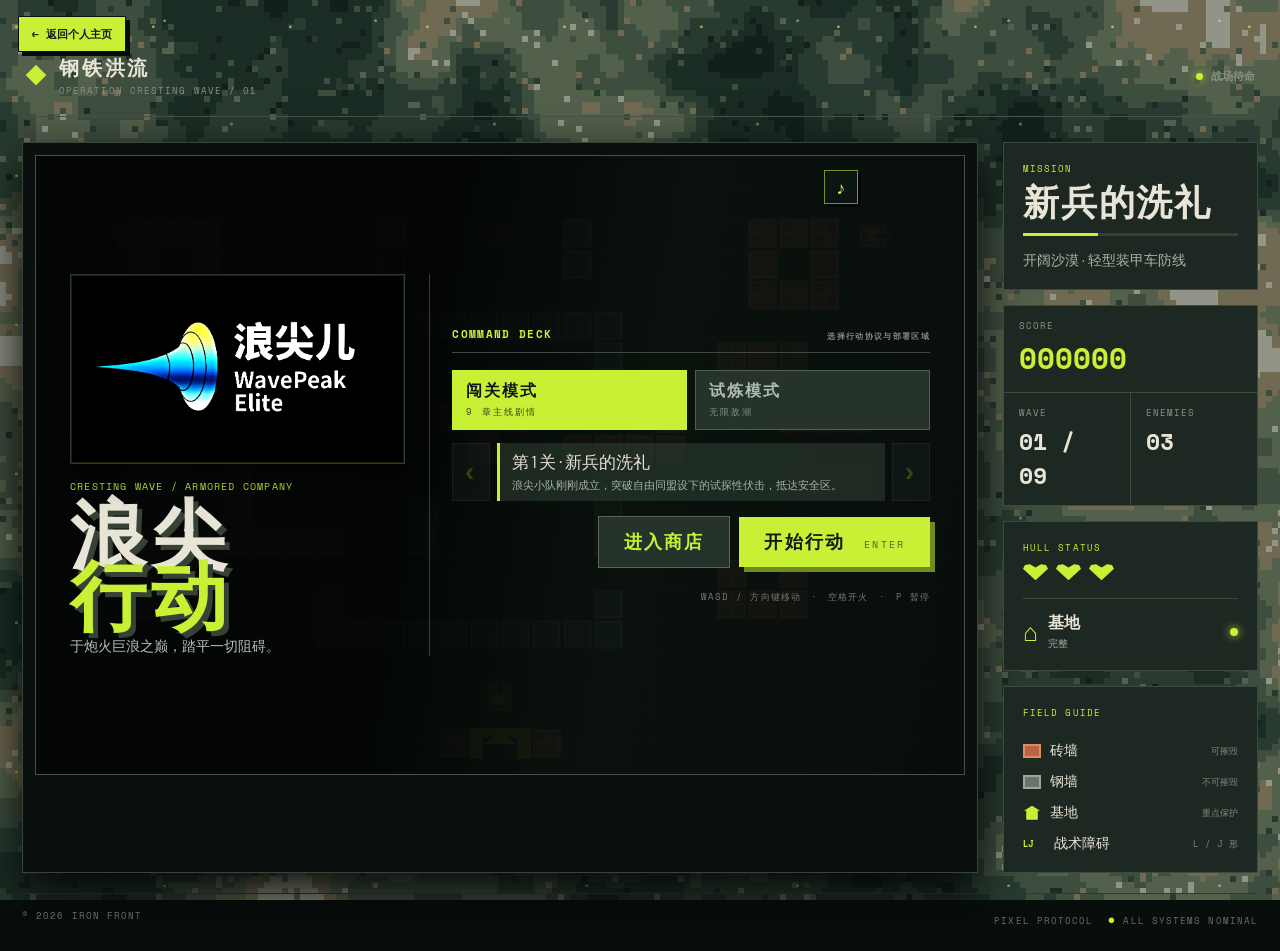
==== commit ceec5e13: "Add files via upload" ====
--- a/sub-page/坦克大战/index.html
+++ b/sub-page/坦克大战/index.html
@@ -1,42 +1,10 @@
-<!DOCTYPE html>
-<html lang="zh-CN">
-<head>
-    <meta charset="UTF-8">
-    <meta name="viewport" content="width=device-width, initial-scale=1.0, user-scalable=no">
-    <title>钢铁洪流：坦克战场</title>
-    <link rel="stylesheet" href="styles.css?v=1">
-    <link href="https://fonts.googleapis.com/css2?family=Orbitron:wght@400;700;900&family=Rajdhani:wght@400;600;700&display=swap" rel="stylesheet">
-    <style>.resume-home-link{position:fixed;top:max(12px,env(safe-area-inset-top));left:max(12px,env(safe-area-inset-left));z-index:9999;display:inline-flex;align-items:center;justify-content:center;min-height:44px;padding:0 14px;border:2px solid #070707;color:#070707;background:#d9ff00;box-shadow:5px 5px 0 #964cff;font:900 11px/1 Arial,"PingFang SC",sans-serif;letter-spacing:.08em;text-decoration:none;text-transform:uppercase;transition:.18s transform,.18s box-shadow}.resume-home-link:hover,.resume-home-link:focus-visible{transform:translate(-2px,-2px);box-shadow:7px 7px 0 #964cff;outline:2px solid #fff;outline-offset:2px}</style>
-</head>
-<body>
-    <a class="resume-home-link" href="../../index.html#acid-play" aria-label="返回张鹏岳个人主页">← 返回个人主页</a>
-    <div id="game-container">
-        <canvas id="game-canvas" width="800" height="700"></canvas>
-        <div id="scanlines"></div>
-        <div id="vignette"></div>
-        <div id="hud-overlay"></div>
-        <div id="scene-container"></div>
-    </div>
-    <script src="src/config.js?v=1"></script>
-    <script src="src/utils.js?v=1"></script>
-    <script src="src/input.js?v=1"></script>
-    <script src="src/audio.js?v=1"></script>
-    <script src="src/entities/bullet.js?v=1"></script>
-    <script src="src/entities/particle.js?v=1"></script>
-    <script src="src/entities/powerup.js?v=1"></script>
-    <script src="src/entities/enemy.js?v=1"></script>
-    <script src="src/entities/player.js?v=1"></script>
-    <script src="src/entities/boss.js?v=1"></script>
-    <script src="src/systems/spawner.js?v=1"></script>
-    <script src="src/systems/collision.js?v=1"></script>
-    <script src="src/render/battlefield.js?v=1"></script>
-    <script src="src/render/hud.js?v=1"></script>
-    <script src="src/scenes/scene.js?v=1"></script>
-    <script src="src/scenes/menuScene.js?v=1"></script>
-    <script src="src/scenes/gameScene.js?v=1"></script>
-    <script src="src/scenes/bossScene.js?v=1"></script>
-    <script src="src/scenes/gameoverScene.js?v=1"></script>
-    <script src="src/scenes/shopScene.js?v=1"></script>
-    <script src="game.js?v=1"></script>
-</body>
-</html>
+<!doctype html>
+<script src="game-fix.js?v=1" defer></script>
+<html lang="zh-CN"><head><meta charset="UTF-8"><meta name="viewport" content="width=device-width,initial-scale=1,viewport-fit=cover"><title>钢铁洪流 · 浪尖行动</title><link rel="stylesheet" href="styles.css?v=11"></head><body>
+<canvas id="camoCanvas" class="camo-canvas" aria-hidden="true"></canvas><div id="introOverlay" class="intro-overlay"><video id="introVideo" src="../开头.mp4" autoplay muted playsinline></video><div class="intro-shade"></div><div class="intro-caption"><span>CRESTING WAVE / 01</span><b>浪尖行动</b><small>特种装甲突击连 · 正在接入战区</small></div><button id="skipIntro" class="skip-intro">跳过片头　SKIP</button></div>
+<a class="home-link" href="../../index.html#acid-play">← 返回个人主页</a><main class="shell"><header class="topbar"><div class="brand"><span class="brand-mark">◆</span><div><strong>钢铁洪流</strong><small>OPERATION CRESTING WAVE / 01</small></div></div><div class="status"><span class="live-dot"></span><span id="statusText">片头接入中</span></div></header>
+<section class="game-layout"><div class="cabinet"><div class="screen-wrap"><canvas id="gameCanvas" width="960" height="640" aria-label="坦克大战游戏画布"></canvas><div class="scanlines"></div><button id="soundButton" class="sound-button" type="button" aria-label="关闭音效" title="音效开关">♪</button><button id="pauseButton" class="pause-button hidden" type="button" aria-label="暂停游戏"><span>Ⅱ</span> 暂停</button>
+<div id="startPanel" class="panel hidden command-panel"><section class="command-brand"><div class="brand-image-frame"><img src="../1764577781702.jpeg" alt="浪尖儿 WavePeak Elite 标志"></div><div class="panel-kicker">CRESTING WAVE / ARMORED COMPANY</div><h1>浪尖<br><em>行动</em></h1><p id="menuSynopsis">于炮火巨浪之巅，踏平一切阻碍。</p></section><section class="command-console"><div class="console-label"><span>COMMAND DECK</span><small>选择行动协议与部署区域</small></div><div class="mode-tabs"><button id="campaignMode" class="mode-tab active">闯关模式<small>9 章主线剧情</small></button><button id="trialMode" class="mode-tab">试炼模式<small>无限敌潮</small></button></div><div id="levelPicker" class="level-picker"><button id="previousLevel" type="button" aria-label="上一关">‹</button><div class="chapter-readout"><span id="chapterLabel">第 1 关 · 新兵的洗礼</span><small id="chapterSynopsis">浪尖小队刚刚成立，突破自由同盟的试探性伏击。</small></div><button id="nextLevel" type="button" aria-label="下一关">›</button></div><div class="menu-actions"><button id="shopButton" class="secondary-button">进入商店</button><button id="startButton">开始行动 <span>ENTER</span></button></div><div class="controls-hint">WASD / 方向键移动　·　空格开火　·　P 暂停</div></section></div>
+<div id="shopPanel" class="panel hidden shop-panel"><div class="panel-kicker">FIELD DEPOT / ARMORY</div><h2>战地商店</h2><p>用战斗积分改装浪尖小队的轻量化坦克。</p><div class="shop-points">可用积分 <strong id="shopPoints">000000</strong></div><div class="shop-grid"><button class="upgrade-card" data-upgrade="tank"><b>机动核心</b><span>提升移动速度</span><strong id="tankUpgradeLabel">等级 0 · 费用 300</strong></button><button class="upgrade-card" data-upgrade="weapon"><b>脉冲炮管</b><span>缩短射击 CD，提升弹速</span><strong id="weaponUpgradeLabel">等级 0 · 费用 300</strong></button></div><div class="shop-actions"><button id="shopBack" class="secondary-button">返回指挥台</button><button id="shopLaunch">整备完毕 · 出击</button></div></div>
+<div id="gameOverPanel" class="panel hidden"><div class="panel-kicker" id="gameOverKicker">MISSION FAILED</div><h2 id="gameOverTitle">基地失守</h2><p id="gameOverSummary">再接再厉，指挥官。</p><button id="restartButton">重新部署 <span>R</span></button><button id="returnMenuButton" class="text-button">返回指挥台</button></div><div id="pauseBadge" class="pause-menu hidden"><div class="panel-kicker">TACTICAL SYSTEM / PAUSED</div><h2>战斗暂停</h2><p>战场计时与所有单位已停止。</p><button id="resumeGameButton" type="button">▶ 继续战斗 <span>P</span></button><button id="pauseMenuButton" class="secondary-button" type="button">返回主菜单</button></div></div></div>
+<aside class="side-panel"><div class="mission-card"><div class="eyebrow">MISSION</div><h2 id="missionTitle">守卫<br>鹰巢基地</h2><div class="mission-line"><span></span></div><p id="missionText">清除战区内全部敌方坦克。砖墙可以摧毁，钢墙不可逾越。</p></div><div class="readout"><div><span class="label">SCORE</span><strong id="scoreValue">000000</strong></div><div><span class="label">WAVE</span><strong id="waveValue">01 / 01</strong></div><div><span class="label">ENEMIES</span><strong id="enemyValue">03</strong></div></div><div class="status-card"><div class="eyebrow">HULL STATUS</div><div class="hearts" id="livesValue"><i></i><i></i><i></i></div><div class="base-status"><span class="base-icon">⌂</span><div><b>基地</b><small id="baseValue">完整</small></div><span class="state-dot"></span></div></div><div class="legend"><div class="eyebrow">FIELD GUIDE</div><div><span class="legend-chip brick"></span>砖墙 <small>可摧毁</small></div><div><span class="legend-chip steel"></span>钢墙 <small>不可摧毁</small></div><div><span class="legend-chip base"></span>基地 <small>重点保护</small></div><div><span class="legend-chip shape">LJ</span>战术障碍 <small>L / J 形</small></div></div></aside></section><footer><span>© 2026 IRON FRONT</span><span>PIXEL PROTOCOL <b>●</b> ALL SYSTEMS NOMINAL</span></footer></main><script src="game.js?v=11"></script></body></html>
--- a/sub-page/坦克大战/styles.css
+++ b/sub-page/坦克大战/styles.css
@@ -1,1425 +1,27 @@
-* {
-    margin: 0;
-    padding: 0;
-    box-sizing: border-box;
-    user-select: none;
-    -webkit-user-select: none;
-    -webkit-tap-highlight-color: transparent;
-}
+@import url('https://fonts.googleapis.com/css2?family=Barlow+Condensed:wght@400;600;700;800&family=Space+Mono:wght@400;700&display=swap');
+:root{--ink:#141918;--paper:#e8e4d6;--muted:#8a9185;--acid:#c8f135}
+*{box-sizing:border-box;user-select:none;-webkit-tap-highlight-color:transparent}html,body{margin:0;min-height:100%;background:#161c1a;color:var(--paper);font-family:'Barlow Condensed','Arial Narrow',sans-serif}body{display:flex;justify-content:center;background:radial-gradient(circle at 25% 0,#29352e 0,#161c1a 54%,#0e1211 100%)}
+.home-link{position:fixed;top:16px;left:18px;z-index:60;color:#141918;background:var(--acid);padding:9px 13px;border:1px solid #0a0e0d;text-decoration:none;font:700 11px 'Space Mono',monospace;box-shadow:4px 4px 0 #080b0a;transition:.15s transform}.home-link:hover{transform:translate(-2px,-2px)}.shell{width:min(1240px,calc(100% - 44px));min-height:100vh;padding:55px 0 22px}.topbar{display:flex;justify-content:space-between;align-items:center;border-bottom:1px solid #49534b;padding:0 3px 19px}.brand{display:flex;gap:12px;align-items:center}.brand-mark{color:var(--acid);font-size:22px}.brand strong{display:block;letter-spacing:.14em;font-size:20px}.brand small,.eyebrow,.label,.panel-kicker,.controls-hint,footer{font-family:'Space Mono',monospace;letter-spacing:.12em}.brand small{display:block;color:var(--muted);font-size:9px;margin-top:2px}.status{font:700 11px 'Space Mono',monospace;color:var(--muted);display:flex;align-items:center;gap:8px}.live-dot{width:7px;height:7px;border-radius:50%;background:var(--acid);box-shadow:0 0 10px var(--acid)}
+.game-layout{display:grid;grid-template-columns:minmax(0,1fr) 255px;gap:25px;margin-top:25px}.cabinet{background:#0b100f;padding:12px;border:1px solid #37433d;box-shadow:0 18px 45px #050706;min-width:0}.screen-wrap{position:relative;width:100%;aspect-ratio:3/2;background:#070a09;overflow:hidden;border:1px solid #465248}.screen-wrap canvas{display:block;width:100%;height:100%;image-rendering:pixelated}.scanlines{position:absolute;inset:0;pointer-events:none;background:repeating-linear-gradient(0deg,rgba(255,255,255,.025) 0,rgba(255,255,255,.025) 1px,transparent 1px,transparent 4px)}
+.panel{position:absolute;inset:0;z-index:2;display:flex;flex-direction:column;align-items:center;justify-content:center;text-align:center;background:rgba(8,13,11,.88);padding:20px}.panel.hidden{display:none!important}.panel-kicker{color:var(--acid);font-size:10px;margin-bottom:12px}.panel h1{font-size:clamp(58px,9vw,100px);line-height:.78;margin:0 0 18px;letter-spacing:.06em;color:var(--paper);text-shadow:5px 5px 0 #354235}.panel h1 em{font-style:normal;color:var(--acid)}.panel h2{font-size:clamp(36px,5vw,56px);margin:0 0 10px}.panel p{font-size:16px;color:#b7c1b6;margin:0 0 24px}.panel button{font:800 18px 'Barlow Condensed',sans-serif;letter-spacing:.12em;color:var(--ink);background:var(--acid);border:0;padding:13px 25px;cursor:pointer;box-shadow:5px 5px 0 #718b21;transition:.15s transform}.panel button:hover{transform:translate(-2px,-2px)}.panel button span{font:10px 'Space Mono',monospace;margin-left:12px;opacity:.65}.controls-hint{font-size:9px;color:#737d74;margin-top:31px}.pause-badge{position:absolute;top:16px;left:50%;transform:translateX(-50%);padding:8px 14px;background:#101815e8;border:1px solid var(--acid);color:var(--acid);font:10px 'Space Mono',monospace}.pause-badge.hidden{display:none}
+.pause-button{position:absolute;z-index:4;top:14px;right:14px;display:flex;align-items:center;gap:7px;padding:8px 12px;color:#d9ff58;background:rgba(13,23,18,.92);border:1px solid #76902c;box-shadow:3px 3px 0 rgba(0,0,0,.5);font:700 11px 'Space Mono',monospace;letter-spacing:.08em;cursor:pointer}.pause-button:hover{background:#26382b}.pause-button span{font-size:14px}.pause-button.hidden{display:none!important}.pause-button.is-paused{color:#111a13;background:var(--acid)}
+.side-panel{display:flex;flex-direction:column;gap:15px}.mission-card,.status-card,.legend{background:#1e2823;border:1px solid #3c4a40;padding:19px}.eyebrow{font-size:9px;color:var(--acid);margin-bottom:10px}.mission-card h2{font-size:36px;line-height:.9;letter-spacing:.05em;margin:0 0 16px}.mission-line{height:3px;background:#334138;margin-bottom:15px}.mission-line span{display:block;height:100%;width:35%;background:var(--acid)}.mission-card p{font-size:14px;line-height:1.35;color:#a9b4a9;margin:0}.readout{display:grid;grid-template-columns:1fr 1fr;gap:1px;background:#3c4a40;border:1px solid #3c4a40}.readout>div{background:#1e2823;padding:13px 15px}.readout>div:first-child{grid-column:1/-1}.label{display:block;font-size:9px;color:#88948a;margin-bottom:5px}.readout strong{font:700 23px 'Space Mono',monospace;color:var(--paper)}.readout>div:first-child strong{color:var(--acid);font-size:29px}.hearts{display:flex;gap:8px;margin:9px 0 18px}.hearts i{display:block;width:25px;height:16px;background:var(--acid);clip-path:polygon(50% 100%,0 28%,8% 5%,28% 0,50% 20%,72% 0,92% 5%,100% 28%)}.hearts i.empty{background:#455047}.base-status{display:flex;align-items:center;gap:10px;border-top:1px solid #3c4a40;padding-top:13px}.base-icon{font-size:25px;color:var(--acid)}.base-status b,.base-status small{display:block}.base-status small{font:10px 'Space Mono',monospace;color:#a9b4a9;margin-top:2px}.state-dot{margin-left:auto;width:8px;height:8px;background:var(--acid);border-radius:50%;box-shadow:0 0 9px var(--acid)}.legend{display:flex;flex-direction:column;gap:12px;font-size:14px}.legend>div:not(.eyebrow){display:flex;align-items:center;gap:9px}.legend small{color:#7e8a80;font:9px 'Space Mono',monospace;margin-left:auto}.legend-chip{width:18px;height:14px;display:inline-block}.legend-chip.brick{background:#b96447;border:2px solid #e48a62}.legend-chip.steel{background:#69746e;border:2px solid #9ca69c}.legend-chip.base{background:var(--acid);clip-path:polygon(50% 0,95% 35%,82% 35%,82% 100%,18% 100%,18% 35%,5% 35%)}.legend-chip.shape{width:22px;color:var(--acid);font:700 9px 'Space Mono',monospace;letter-spacing:-.08em}
+footer{display:flex;justify-content:space-between;color:#667168;font-size:9px;border-top:1px solid #303a34;margin-top:20px;padding-top:15px}footer b{color:var(--acid);font-size:13px;margin-left:7px}
+.intro-overlay{position:fixed;inset:0;z-index:50;background:#070b09;display:flex;align-items:center;justify-content:center;overflow:hidden}.intro-overlay.done{opacity:0;pointer-events:none;transition:opacity .4s}.intro-overlay video{width:100%;height:100%;object-fit:cover;opacity:.9}.intro-shade{position:absolute;inset:0;background:linear-gradient(90deg,rgba(4,10,8,.8),transparent 55%,rgba(4,10,8,.55))}.intro-caption{position:absolute;left:7vw;bottom:13vh;display:flex;flex-direction:column;gap:7px;text-shadow:0 3px 20px #000}.intro-caption span,.intro-caption small,.skip-intro{font:10px 'Space Mono',monospace;letter-spacing:.14em;color:var(--acid)}.intro-caption b{font-size:clamp(52px,9vw,120px);line-height:.85;letter-spacing:.1em}.intro-caption small{color:#d8e0d4}.skip-intro{position:absolute;right:28px;bottom:28px;padding:10px 14px;background:#101815bd;border:1px solid #61705e;cursor:pointer}.mode-tabs{display:flex;gap:8px;margin:2px 0 13px}.mode-tab{display:flex;flex-direction:column;gap:3px!important;min-width:145px;padding:10px 13px!important;background:#25332b!important;color:#afbbb0!important;border:1px solid #4e6053!important;box-shadow:none!important;font-size:16px!important}.mode-tab small{font:9px 'Space Mono',monospace;color:#7f8d80}.mode-tab.active{background:var(--acid)!important;color:var(--ink)!important;border-color:var(--acid)!important}.mode-tab.active small{color:#364616}.chapter-readout{width:min(100%,440px);border-left:3px solid var(--acid);padding:8px 12px;text-align:left;background:rgba(42,57,45,.65);margin-bottom:15px}.chapter-readout span,.chapter-readout small{display:block}.chapter-readout span{font-size:17px;color:var(--paper)}.chapter-readout small{font-size:11px;color:#a6b4a6;margin-top:4px}.menu-actions,.shop-actions{display:flex;gap:9px;align-items:center}.secondary-button,.text-button{background:#25332b!important;color:#c8f135!important;border:1px solid #536657!important;box-shadow:none!important}.text-button{font-size:12px!important;margin-top:16px;padding:7px 12px!important}.shop-panel h2{font-size:44px;margin:0}.shop-points{font:11px 'Space Mono',monospace;color:#a9b4a9;border:1px solid #3c4a40;padding:9px 14px;margin:6px 0 14px}.shop-points strong{color:var(--acid);font-size:18px;margin-left:9px}.shop-grid{display:grid;grid-template-columns:1fr 1fr;gap:10px;width:min(100%,560px)}.upgrade-card{display:flex;flex-direction:column;align-items:flex-start;gap:5px;text-align:left!important;background:#26362b!important;color:var(--paper)!important;border:1px solid #536657!important;box-shadow:none!important;padding:15px!important}.upgrade-card b{font-size:21px}.upgrade-card span{font-size:12px;color:#a9b4a9}.upgrade-card strong{font:10px 'Space Mono',monospace;color:var(--acid);margin-top:6px}.upgrade-card.maxed strong{color:#e0e8d4}.hidden{display:none!important}
+@media(max-width:850px){.shell{width:min(100% - 22px,680px);padding-top:72px}.game-layout{grid-template-columns:1fr;gap:14px}.side-panel{display:grid;grid-template-columns:1fr 1fr;gap:10px}.mission-card{grid-row:span 2}.legend{grid-column:1/-1;display:grid;grid-template-columns:1fr 1fr;align-items:center}.legend .eyebrow{grid-column:1/-1;margin-bottom:0}footer{margin-bottom:10px}}@media(max-width:480px){.shell{width:calc(100% - 14px)}.brand strong{font-size:16px}.status{font-size:9px}.side-panel{display:flex}.mission-card h2{font-size:30px}.readout strong{font-size:18px!important}.panel h1{font-size:62px}.mode-tabs,.shop-grid{grid-template-columns:1fr;display:grid}.mode-tab{width:100%}.intro-caption{left:22px;bottom:16vh}.intro-caption b{font-size:58px}.skip-intro{right:14px;bottom:14px}}
+.level-picker{display:grid;grid-template-columns:38px minmax(0,440px) 38px;gap:7px;align-items:stretch;width:min(100%,540px);margin-bottom:15px}.level-picker.hidden{display:none!important}.level-picker>button{padding:0!important;color:var(--acid)!important;background:#25332b!important;border:1px solid #536657!important;box-shadow:none!important;font-size:28px!important}.level-picker>button:disabled{opacity:.24;cursor:not-allowed;transform:none!important}.level-picker .chapter-readout{width:100%;margin:0}.trial-map-badge{color:#7fe7c4}
+/* 原片为 960×720：限制最大放大倍率并保持 4:3，避免 cover 在宽屏上过度放大、裁切。 */
+.intro-overlay{background:#050807}.intro-overlay video{width:min(100vw,1280px);height:auto;max-height:100vh;aspect-ratio:4/3;object-fit:contain;opacity:1;filter:contrast(1.08) saturate(1.1) brightness(1.04);box-shadow:0 0 80px rgba(0,0,0,.75)}.intro-shade{background:linear-gradient(90deg,rgba(4,10,8,.38),transparent 48%,rgba(4,10,8,.18))}
+.pause-menu{position:absolute;inset:0;z-index:6;display:flex;flex-direction:column;align-items:center;justify-content:center;text-align:center;background:rgba(5,10,8,.9);backdrop-filter:blur(3px)}.pause-menu.hidden{display:none!important}.pause-menu h2{margin:0 0 8px;font-size:52px;letter-spacing:.08em}.pause-menu p{margin:0 0 24px;color:#a9b4a9}.pause-menu button{min-width:210px;margin:5px;padding:12px 20px;border:0;background:var(--acid);color:var(--ink);font:800 17px 'Barlow Condensed',sans-serif;letter-spacing:.1em;cursor:pointer}.pause-menu button span{font:10px 'Space Mono',monospace;margin-left:10px}.pause-menu .secondary-button{border:1px solid #536657!important}
+/* 片头结束后的指挥台：品牌视觉与操作区分栏，原图黑底自然融入战术界面。 */
+.command-panel{display:grid;grid-template-columns:minmax(250px,.86fr) minmax(370px,1.14fr);gap:22px;align-items:center;text-align:left;padding:30px 34px;background:linear-gradient(100deg,rgba(3,6,5,.98) 0 42%,rgba(10,17,13,.94) 63%,rgba(8,13,11,.96) 100%)}.command-brand,.command-console{min-width:0}.command-brand{display:flex;flex-direction:column;align-items:flex-start;border-right:1px solid #344239;padding-right:24px}.brand-image-frame{position:relative;width:100%;overflow:hidden;background:#000;border:1px solid #2d3932;box-shadow:0 12px 30px rgba(0,0,0,.5);margin-bottom:15px}.brand-image-frame:after{content:'';position:absolute;inset:0;pointer-events:none;border:1px solid rgba(200,241,53,.12);box-shadow:inset 0 0 35px rgba(0,0,0,.38)}.brand-image-frame img{display:block;width:100%;height:auto;aspect-ratio:945/532;object-fit:contain;filter:contrast(1.05) saturate(1.04)}.command-brand .panel-kicker{margin:0 0 8px}.command-brand h1{font-size:clamp(50px,6vw,76px);line-height:.8;margin:0 0 13px}.command-brand p{margin:0;font-size:14px}.command-console{display:flex;flex-direction:column;align-items:stretch}.console-label{display:flex;justify-content:space-between;align-items:end;border-bottom:1px solid #3b493f;padding-bottom:10px;margin-bottom:15px;color:var(--acid);font:700 11px 'Space Mono',monospace;letter-spacing:.12em}.console-label small{color:#7f8c81;font-size:8px}.command-console .mode-tabs{display:grid;grid-template-columns:1fr 1fr}.command-console .mode-tab{min-width:0;align-items:flex-start;text-align:left}.command-console .level-picker{width:100%}.command-console .menu-actions{justify-content:flex-end}.command-console .controls-hint{text-align:right;margin-top:22px}
+.sound-button{position:absolute;z-index:7;top:14px;right:106px;width:34px;height:34px;padding:0;color:#d9ff58;background:rgba(13,23,18,.92);border:1px solid #76902c;box-shadow:3px 3px 0 rgba(0,0,0,.5);font:700 18px 'Space Mono',monospace;cursor:pointer}.sound-button:hover{background:#26382b}.sound-button.muted{color:#778278;border-color:#48534b}.sound-button.muted:after{content:'';position:absolute;left:5px;top:16px;width:22px;height:2px;background:#e85a48;transform:rotate(-42deg)}
 
-html, body {
-    width: 100%;
-    height: 100%;
-    overflow: hidden;
-    background: #0e0d05;
-    font-family: 'Rajdhani', 'Orbitron', sans-serif;
-    color: #ffcc00;
-}
-
-body {
-    display: flex;
-    align-items: center;
-    justify-content: center;
-    background: radial-gradient(ellipse at center, #2a2410 0%, #15120a 70%, #050402 100%);
-}
-
-#game-container {
-    position: relative;
-    width: 100vw;
-    height: 100vh;
-    height: 100dvh;
-    overflow: hidden;
-}
-
-#game-canvas {
-    display: block;
-    width: 100%;
-    height: 100%;
-    background: transparent;
-    cursor: crosshair;
-}
-
-#scanlines {
-    position: absolute;
-    top: 0;
-    left: 0;
-    width: 100%;
-    height: 100%;
-    pointer-events: none;
-    background: repeating-linear-gradient(
-        0deg,
-        rgba(0, 0, 0, 0.15) 0px,
-        rgba(0, 0, 0, 0.15) 1px,
-        transparent 1px,
-        transparent 3px
-    );
-    z-index: 10;
-}
-
-#vignette {
-    position: absolute;
-    top: 0;
-    left: 0;
-    width: 100%;
-    height: 100%;
-    pointer-events: none;
-    background: radial-gradient(
-        ellipse at center,
-        transparent 50%,
-        rgba(0, 0, 0, 0.6) 100%
-    );
-    z-index: 9;
-}
-
-#hud-overlay {
-    position: absolute;
-    top: 0;
-    left: 0;
-    width: 100%;
-    height: 100%;
-    pointer-events: none;
-    z-index: 5;
-}
-
-#scene-container {
-    position: absolute;
-    top: 0;
-    left: 0;
-    width: 100%;
-    height: 100%;
-    pointer-events: none;
-    z-index: 20;
-}
-
-.scene {
-    position: absolute;
-    top: 0;
-    left: 0;
-    width: 100%;
-    height: 100%;
-    display: flex;
-    flex-direction: column;
-    align-items: center;
-    justify-content: center;
-    justify-content: safe center;
-    background: rgba(14, 13, 5, 0.92);
-    padding: 10px 20px;
-    overflow-y: auto;
-    gap: 2px;
-    pointer-events: auto;
-}
-
-.scene h1 {
-    font-family: 'Orbitron', sans-serif;
-    font-size: 34px;
-    font-weight: 900;
-    color: #ffcc00;
-    text-shadow:
-        0 0 10px #ffcc00,
-        0 0 20px #ffcc00,
-        0 0 40px #ff8800;
-    letter-spacing: 4px;
-    margin-bottom: 4px;
-    animation: glow-pulse 2s ease-in-out infinite;
-}
-
-.scene h2 {
-    font-family: 'Orbitron', sans-serif;
-    font-size: 14px;
-    font-weight: 400;
-    color: #ff6600;
-    text-shadow: 0 0 10px #ff6600;
-    letter-spacing: 8px;
-    margin-bottom: 6px;
-}
-
-.scene .subtitle {
-    font-size: 14px;
-    color: #c9b07a;
-    letter-spacing: 2px;
-    margin-bottom: 30px;
-}
-
-.scene .btn {
-    font-family: 'Orbitron', sans-serif;
-    font-size: 15px;
-    font-weight: 700;
-    padding: 8px 36px;
-    margin: 4px 0;
-    background: transparent;
-    color: #ffcc00;
-    border: 2px solid #ffcc00;
-    cursor: pointer;
-    letter-spacing: 2px;
-    transition: all 0.2s ease;
-    text-transform: none;
-    min-width: 220px;
-    position: relative;
-    white-space: nowrap;
-}
-
-.scene .btn:hover {
-    background: rgba(255, 204, 0, 0.1);
-    box-shadow:
-        0 0 15px rgba(255, 204, 0, 0.5),
-        inset 0 0 15px rgba(255, 204, 0, 0.1);
-    transform: scale(1.02);
-}
-
-.scene .btn:active {
-    transform: scale(0.98);
-}
-
-.scene .btn-secondary {
-    color: #ff6600;
-    border-color: #ff6600;
-}
-
-.scene .btn-secondary:hover {
-    background: rgba(255, 102, 0, 0.1);
-    box-shadow: 0 0 15px rgba(255, 102, 0, 0.5);
-}
-
-.scene .btn-danger {
-    color: #ff4444;
-    border-color: #ff4444;
-}
-
-.scene .btn-danger:hover {
-    background: rgba(255, 68, 68, 0.1);
-    box-shadow: 0 0 15px rgba(255, 68, 68, 0.5);
-}
-
-.scene .info-panel {
-    border: 1px solid rgba(255, 204, 0, 0.3);
-    padding: 15px 25px;
-    margin: 10px 0;
-    background: rgba(40, 30, 10, 0.5);
-    color: #d9c89a;
-    font-size: 14px;
-    line-height: 1.8;
-    letter-spacing: 1px;
-    min-width: 300px;
-}
-
-.scene .info-panel .label {
-    color: #ffcc00;
-    font-weight: 700;
-}
-
-.scene .info-panel .value {
-    color: #ffe680;
-    font-weight: 700;
-}
-
-.scene .difficulty-selector {
-    display: flex;
-    gap: 10px;
-    margin: 10px 0 20px;
-}
-
-.scene .diff-btn {
-    font-family: 'Orbitron', sans-serif;
-    font-size: 14px;
-    padding: 8px 20px;
-    background: transparent;
-    color: #c9b07a;
-    border: 1px solid #665533;
-    cursor: pointer;
-    letter-spacing: 2px;
-    transition: all 0.2s;
-}
-
-.scene .diff-btn.active {
-    color: #ffcc00;
-    border-color: #ffcc00;
-    background: rgba(255, 204, 0, 0.1);
-    box-shadow: 0 0 10px rgba(255, 204, 0, 0.3);
-}
-
-.scene .diff-btn:hover:not(.active) {
-    color: #d9c89a;
-    border-color: #887744;
-}
-
-.scene .highscore {
-    font-size: 16px;
-    color: #ffaa00;
-    text-shadow: 0 0 8px rgba(255, 170, 0, 0.5);
-    margin: 10px 0 20px;
-    letter-spacing: 2px;
-}
-
-.scene .controls-hint {
-    position: absolute;
-    bottom: 20px;
-    font-size: 12px;
-    color: #665533;
-    letter-spacing: 1px;
-}
-
-.scene .game-over-title {
-    color: #ff4444;
-    text-shadow:
-        0 0 10px #ff4444,
-        0 0 20px #ff4444,
-        0 0 40px #ff0000;
-}
-
-.scene .victory-title {
-    color: #00ff88;
-    text-shadow:
-        0 0 10px #00ff88,
-        0 0 20px #00ff88,
-        0 0 40px #00ff88;
-}
-
-.hud-element {
-    position: absolute;
-    font-family: 'Orbitron', sans-serif;
-    font-size: 14px;
-    letter-spacing: 1px;
-    pointer-events: none;
-}
-
-.hud-bar-text {
-    position: absolute;
-    top: 50%;
-    left: 50%;
-    transform: translate(-50%, -50%);
-    font-size: 11px;
-    font-weight: 700;
-    color: #ffffff;
-    text-shadow: 1px 1px 2px rgba(0, 0, 0, 0.8);
-    letter-spacing: 1px;
-    white-space: nowrap;
-}
-
-.hud-mode-indicator {
-    top: 15px;
-    left: 50%;
-    transform: translateX(-50%);
-    color: #ffaa00;
-    text-shadow: 0 0 8px rgba(255, 170, 0, 0.6);
-    font-size: 14px;
-    letter-spacing: 2px;
-    pointer-events: none;
-}
-
-.hud-dmg-numbers {
-    top: 50px;
-    right: 15px;
-    background: rgba(30, 25, 8, 0.85);
-    border: 1px solid rgba(255, 204, 0, 0.4);
-    padding: 5px 10px;
-    cursor: pointer;
-    pointer-events: auto;
-    display: flex;
-    align-items: center;
-    gap: 6px;
-    font-size: 12px;
-    letter-spacing: 1px;
-    transition: all 0.2s ease;
-    z-index: 30;
-}
-
-.hud-dmg-numbers:hover {
-    border-color: #ffcc00;
-    box-shadow: 0 0 10px rgba(255, 204, 0, 0.4);
-}
-
-.hud-dmg-label {
-    color: #d9c89a;
-}
-
-.hud-dmg-toggle {
-    font-weight: 700;
-    color: #00ff88;
-    text-shadow: 0 0 6px #00ff88;
-}
-
-.hud-score {
-    top: 15px;
-    left: 15px;
-    color: #ffcc00;
-    text-shadow: 0 0 8px rgba(255, 204, 0, 0.5);
-    font-size: 18px;
-    font-weight: 700;
-}
-
-.hud-combo {
-    top: 15px;
-    right: 15px;
-    color: #ffaa00;
-    text-shadow: 0 0 8px rgba(255, 170, 0, 0.5);
-    font-size: 16px;
-    font-weight: 700;
-}
-
-.hud-hp-bar {
-    position: absolute;
-    bottom: 15px;
-    left: 15px;
-    width: clamp(130px, 22vw, 200px);
-    height: 16px;
-    border: 1px solid rgba(255, 204, 0, 0.5);
-    background: rgba(0, 0, 0, 0.5);
-    overflow: hidden;
-}
-
-.hud-hp-fill {
-    height: 100%;
-    background: linear-gradient(90deg, #00ff00, #88ff00);
-    transition: width 0.3s ease;
-    box-shadow: 0 0 10px rgba(0, 255, 0, 0.5);
-}
-
-.hud-shield-bar {
-    position: absolute;
-    bottom: 35px;
-    left: 15px;
-    width: clamp(130px, 22vw, 200px);
-    height: 8px;
-    border: 1px solid rgba(0, 200, 255, 0.5);
-    background: rgba(0, 0, 0, 0.5);
-    overflow: hidden;
-}
-
-.hud-shield-fill {
-    height: 100%;
-    background: linear-gradient(90deg, #00aaff, #00ffff);
-    transition: width 0.3s ease;
-    box-shadow: 0 0 10px rgba(0, 200, 255, 0.5);
-}
-
-.hud-energy-bar {
-    position: absolute;
-    bottom: 15px;
-    right: 15px;
-    width: clamp(100px, 16vw, 150px);
-    height: 12px;
-    border: 1px solid rgba(255, 0, 255, 0.5);
-    background: rgba(0, 0, 0, 0.5);
-    overflow: hidden;
-}
-
-.hud-energy-fill {
-    height: 100%;
-    background: linear-gradient(90deg, #ff00ff, #ffff00);
-    transition: width 0.1s ease;
-    box-shadow: 0 0 10px rgba(255, 0, 255, 0.5);
-}
-
-.hud-bombs {
-    position: absolute;
-    bottom: 34px;
-    right: 15px;
-    color: #ff4444;
-    font-size: 13px;
-    font-weight: 700;
-    text-shadow: 0 0 8px rgba(255, 68, 68, 0.5);
-    z-index: 6;
-}
-
-.hud-weapon {
-    position: absolute;
-    bottom: 15px;
-    left: 50%;
-    transform: translateX(-50%);
-    color: #ffe680;
-    font-size: 12px;
-    letter-spacing: 2px;
-    text-shadow: 0 0 6px rgba(255, 230, 128, 0.5);
-}
-
-.hud-pause-btn {
-    position: absolute;
-    top: 15px;
-    left: 50%;
-    transform: translateX(-50%);
-    width: 36px;
-    height: 36px;
-    background: rgba(30, 25, 8, 0.8);
-    border: 1.5px solid #ffcc00;
-    color: #ffcc00;
-    cursor: pointer;
-    display: flex;
-    align-items: center;
-    justify-content: center;
-    pointer-events: auto;
-    z-index: 30;
-    clip-path: polygon(50% 0%, 100% 25%, 100% 75%, 50% 100%, 0% 75%, 0% 25%);
-    transition: all 0.2s ease;
-}
-
-.hud-pause-btn:hover {
-    background: rgba(255, 204, 0, 0.3);
-    box-shadow: 0 0 15px rgba(255, 204, 0, 0.6);
-    transform: translateX(-50%) scale(1.1);
-}
-
-.hud-pause-btn:active {
-    transform: translateX(-50%) scale(0.95);
-}
-
-.hud-skill-ready {
-    position: absolute;
-    top: 40%;
-    left: 50%;
-    transform: translate(-50%, -50%);
-    flex-direction: column;
-    align-items: center;
-    justify-content: center;
-    pointer-events: none;
-    z-index: 40;
-    opacity: 0;
-    transition: opacity 0.3s ease;
-}
-
-.hud-skill-ready.skill-ready-show {
-    opacity: 1;
-}
-
-.hud-skill-ready.skill-ready-hide {
-    opacity: 0;
-}
-
-.skill-ready-text {
-    font-family: 'Orbitron', sans-serif;
-    font-size: 42px;
-    font-weight: 900;
-    color: #ffff00;
-    text-shadow:
-        0 0 10px #ffff00,
-        0 0 20px #ff8800,
-        0 0 40px #ff4400,
-        0 0 60px #ff0000;
-    letter-spacing: 8px;
-    animation: skill-ready-flash 0.4s ease-in-out infinite alternate;
-    margin-bottom: 8px;
-    white-space: nowrap;
-}
-
-.skill-ready-sub {
-    font-family: 'Orbitron', sans-serif;
-    font-size: 16px;
-    color: #ffaa00;
-    text-shadow: 0 0 10px rgba(255, 170, 0, 0.8);
-    letter-spacing: 4px;
-    animation: glow-pulse 1s ease-in-out infinite;
-}
-
-@keyframes skill-ready-flash {
-    0% {
-        transform: scale(1);
-        filter: brightness(1);
-    }
-    100% {
-        transform: scale(1.05);
-        filter: brightness(1.4);
-    }
-}
-
-.boss-hp-bar {
-    position: absolute;
-    top: 60px;
-    left: 10%;
-    width: 80%;
-    height: 20px;
-    border: 1px solid rgba(255, 0, 0, 0.8);
-    background: rgba(0, 0, 0, 0.7);
-    overflow: hidden;
-    z-index: 5;
-}
-
-.boss-hp-label {
-    position: absolute;
-    top: 35px;
-    left: 50%;
-    transform: translateX(-50%);
-    font-family: 'Orbitron', sans-serif;
-    color: #ff4444;
-    font-size: 14px;
-    font-weight: 700;
-    letter-spacing: 4px;
-    text-shadow: 0 0 10px #ff0000;
-    z-index: 5;
-}
-
-.boss-hp-fill {
-    height: 100%;
-    background: linear-gradient(90deg, #ff0000, #ff4444, #ff8800);
-    transition: width 0.2s ease;
-    box-shadow: 0 0 15px rgba(255, 0, 0, 0.6);
-}
-
-.hud-magnet {
-    position: absolute;
-    bottom: 55px;
-    left: 15px;
-    color: #ff00ff;
-    font-size: 12px;
-    text-shadow: 0 0 6px rgba(255, 0, 255, 0.5);
-}
-
-.pause-overlay {
-    position: absolute;
-    top: 0;
-    left: 0;
-    width: 100%;
-    height: 100%;
-    background: rgba(10, 8, 3, 0.88);
-    display: flex;
-    flex-direction: column;
-    align-items: center;
-    justify-content: center;
-    z-index: 50;
-    pointer-events: auto;
-    backdrop-filter: blur(4px);
-}
-
-.pause-overlay::before {
-    content: '';
-    position: absolute;
-    top: 0;
-    left: 0;
-    right: 0;
-    bottom: 0;
-    background:
-        linear-gradient(45deg, transparent 48%, rgba(255, 204, 0, 0.03) 50%, transparent 52%),
-        linear-gradient(-45deg, transparent 48%, rgba(255, 102, 0, 0.03) 50%, transparent 52%);
-    pointer-events: none;
-}
-
-.pause-overlay h2 {
-    font-family: 'Orbitron', sans-serif;
-    font-size: 42px;
-    color: #ffcc00;
-    text-shadow:
-        0 0 10px #ffcc00,
-        0 0 20px #ffcc00,
-        0 0 40px #ff8800;
-    letter-spacing: 12px;
-    margin-bottom: 10px;
-    animation: glow-pulse 2s ease-in-out infinite;
-}
-
-.pause-overlay .pause-icon {
-    width: 80px;
-    height: 80px;
-    margin-bottom: 15px;
-    position: relative;
-}
-
-.pause-overlay .pause-icon::before,
-.pause-overlay .pause-icon::after {
-    content: '';
-    position: absolute;
-    top: 10px;
-    width: 18px;
-    height: 60px;
-    background: #ffcc00;
-    box-shadow: 0 0 20px #ffcc00, 0 0 40px #ff8800;
-    animation: pause-icon-glow 1s ease-in-out infinite alternate;
-}
-
-.pause-overlay .pause-icon::before {
-    left: 18px;
-}
-
-.pause-overlay .pause-icon::after {
-    right: 18px;
-    animation-delay: 0.5s;
-}
-
-@keyframes pause-icon-glow {
-    0% { opacity: 0.7; filter: brightness(1); }
-    100% { opacity: 1; filter: brightness(1.5); }
-}
-
-.pause-overlay .pause-subtitle {
-    font-family: 'Orbitron', sans-serif;
-    font-size: 12px;
-    color: #c9b07a;
-    letter-spacing: 4px;
-    margin-bottom: 30px;
-    text-transform: uppercase;
-}
-
-.pause-overlay .btn {
-    min-width: 240px;
-    margin: 6px 0;
-}
-
-.pause-overlay .pause-hint {
-    margin-top: 20px;
-    font-size: 11px;
-    color: #554422;
-    letter-spacing: 2px;
-}
-
-@keyframes glow-pulse {
-    0%, 100% { opacity: 1; }
-    50% { opacity: 0.7; }
-}
-
-@keyframes shake {
-    0%, 100% { transform: translate(0, 0); }
-    25% { transform: translate(-2px, 1px); }
-    50% { transform: translate(1px, -2px); }
-    75% { transform: translate(-1px, 2px); }
-}
-
-.screen-shake {
-    animation: shake 0.3s ease;
-}
-
-@media (max-width: 500px) {
-    .scene h1 {
-        font-size: 26px;
-        letter-spacing: 2px;
-    }
-    .scene .btn {
-        font-size: 13px;
-        padding: 9px 22px;
-        min-width: 170px;
-    }
-    .scene h2 {
-        font-size: 12px;
-        letter-spacing: 5px;
-    }
-    .pause-overlay h2 {
-        font-size: 32px;
-        letter-spacing: 8px;
-    }
-}
-
-.shop-points {
-    font-size: 20px;
-    color: #ffaa00;
-    text-shadow: 0 0 10px rgba(255, 170, 0, 0.6);
-    letter-spacing: 2px;
-    margin-bottom: 12px;
-}
-
-.shop-grid {
-    display: grid;
-    grid-template-columns: repeat(4, 1fr);
-    gap: 10px;
-    width: 100%;
-    max-width: 720px;
-    margin-bottom: 8px;
-}
-
-.shop-item {
-    border: 1px solid rgba(255, 204, 0, 0.3);
-    background: rgba(40, 30, 10, 0.6);
-    padding: 10px;
-    display: flex;
-    flex-direction: column;
-    align-items: center;
-    gap: 4px;
-    transition: all 0.2s ease;
-}
-
-.shop-item:hover {
-    border-color: rgba(255, 204, 0, 0.6);
-    box-shadow: 0 0 12px rgba(255, 204, 0, 0.2);
-}
-
-.shop-item.shop-maxed {
-    opacity: 0.5;
-    border-color: rgba(255, 170, 0, 0.3);
-}
-
-.shop-item-header {
-    display: flex;
-    align-items: center;
-    gap: 6px;
-    width: 100%;
-    justify-content: center;
-}
-
-.shop-item-icon {
-    font-size: 22px;
-}
-
-.shop-item-name {
-    font-family: 'Orbitron', sans-serif;
-    font-size: 14px;
-    font-weight: 700;
-    color: #ffcc00;
-    letter-spacing: 1px;
-}
-
-.shop-item-desc {
-    font-size: 11px;
-    color: #c9b07a;
-    text-align: center;
-    line-height: 1.4;
-    min-height: 30px;
-}
-
-.shop-item-level {
-    font-size: 12px;
-    color: #ffaa00;
-    font-weight: 700;
-    letter-spacing: 1px;
-}
-
-.shop-buy-btn {
-    font-family: 'Orbitron', sans-serif;
-    font-size: 12px;
-    font-weight: 700;
-    padding: 5px 14px;
-    background: transparent;
-    color: #00ff88;
-    border: 1.5px solid #00ff88;
-    cursor: pointer;
-    letter-spacing: 1px;
-    transition: all 0.2s ease;
-    margin-top: 2px;
-}
-
-.shop-buy-btn:hover:not(.disabled) {
-    background: rgba(0, 255, 136, 0.15);
-    box-shadow: 0 0 10px rgba(0, 255, 136, 0.5);
-}
-
-.shop-buy-btn.disabled,
-.shop-buy-btn:disabled {
-    color: #556677;
-    border-color: #334455;
-    cursor: not-allowed;
-    opacity: 0.6;
-}
-
-.shop-maxed-label {
-    font-family: 'Orbitron', sans-serif;
-    font-size: 14px;
-    font-weight: 900;
-    color: #ffaa00;
-    letter-spacing: 3px;
-    text-shadow: 0 0 8px rgba(255, 170, 0, 0.6);
-    margin-top: 2px;
-}
-
-@media (max-width: 720px) {
-    .shop-grid {
-        grid-template-columns: repeat(2, 1fr);
-    }
-}
-
-@media (max-width: 400px) {
-    .shop-grid {
-        grid-template-columns: 1fr;
-    }
-}
-
-.scene .section-label {
-    font-family: 'Orbitron', sans-serif;
-    font-size: 13px;
-    font-weight: 700;
-    color: #ffcc00;
-    letter-spacing: 3px;
-    margin: 10px 0 6px;
-    text-align: center;
-    text-shadow: 0 0 8px rgba(255, 204, 0, 0.5);
-}
-
-.scene .story-progress {
-    font-size: 13px;
-    color: #00ff88;
-    text-shadow: 0 0 6px rgba(0, 255, 136, 0.5);
-    margin: 2px 0;
-    letter-spacing: 1px;
-}
-
-.scene .ship-grid {
-    display: grid;
-    grid-template-columns: repeat(4, 1fr);
-    gap: 8px;
-    width: 100%;
-    max-width: 740px;
-    margin-bottom: 4px;
-}
-
-.scene .ship-card {
-    border: 1px solid rgba(255, 204, 0, 0.3);
-    background: rgba(40, 30, 10, 0.5);
-    padding: 10px 8px;
-    cursor: pointer;
-    transition: all 0.2s ease;
-    display: flex;
-    flex-direction: column;
-    align-items: center;
-    gap: 3px;
-}
-
-.scene .ship-card:hover {
-    border-color: var(--ship-color);
-    box-shadow: 0 0 12px rgba(255, 204, 0, 0.3);
-}
-
-.scene .ship-card.active {
-    border-color: var(--ship-color);
-    background: rgba(255, 204, 0, 0.08);
-    box-shadow: 0 0 15px var(--ship-color), inset 0 0 10px rgba(255, 204, 0, 0.1);
-}
-
-.scene .ship-card-icon {
-    font-size: 28px;
-    line-height: 1;
-}
-
-.scene .ship-card-name {
-    font-family: 'Orbitron', sans-serif;
-    font-size: 15px;
-    font-weight: 700;
-    color: var(--ship-color);
-    letter-spacing: 2px;
-    text-shadow: 0 0 8px var(--ship-color);
-}
-
-.scene .ship-card-codename {
-    font-size: 10px;
-    color: #c9b07a;
-    letter-spacing: 1px;
-}
-
-.scene .ship-card-advantage {
-    font-size: 10px;
-    color: #ffaa00;
-    background: rgba(255, 170, 0, 0.15);
-    border: 1px solid rgba(255, 170, 0, 0.4);
-    padding: 1px 6px;
-    letter-spacing: 1px;
-}
-
-.scene .ship-card-desc {
-    font-size: 10px;
-    color: #d9c89a;
-    text-align: center;
-    line-height: 1.4;
-    min-height: 28px;
-}
-
-.scene .ship-stats {
-    display: flex;
-    gap: 6px;
-    font-size: 10px;
-    color: #c9b07a;
-    margin-top: 2px;
-    flex-wrap: wrap;
-    justify-content: center;
-}
-
-.scene .ship-stats-item {
-    white-space: nowrap;
-}
-
-.scene .mode-grid {
-    display: grid;
-    grid-template-columns: repeat(2, 1fr);
-    gap: 10px;
-    width: 100%;
-    max-width: 500px;
-}
-
-.scene .mode-card {
-    border: 1px solid rgba(255, 204, 0, 0.3);
-    background: rgba(40, 30, 10, 0.5);
-    padding: 10px 15px;
-    cursor: pointer;
-    transition: all 0.2s ease;
-    text-align: center;
-}
-
-.scene .mode-card:hover {
-    border-color: #ffcc00;
-    box-shadow: 0 0 12px rgba(255, 204, 0, 0.3);
-}
-
-.scene .mode-card.active {
-    border-color: #ffcc00;
-    background: rgba(255, 204, 0, 0.1);
-    box-shadow: 0 0 15px rgba(255, 204, 0, 0.5);
-}
-
-.scene .mode-card-name {
-    font-family: 'Orbitron', sans-serif;
-    font-size: 16px;
-    font-weight: 700;
-    color: #ffcc00;
-    letter-spacing: 2px;
-    margin-bottom: 4px;
-}
-
-.scene .mode-card.active .mode-card-name {
-    text-shadow: 0 0 10px #ffcc00;
-}
-
-.scene .mode-card-desc {
-    font-size: 12px;
-    color: #c9b07a;
-    line-height: 1.4;
-}
-
-.scene .stage-grid {
-    display: grid;
-    grid-template-columns: repeat(auto-fill, minmax(120px, 1fr));
-    gap: 8px;
-    width: 100%;
-    max-width: 500px;
-}
-
-.scene .stage-card {
-    border: 1px solid rgba(255, 204, 0, 0.3);
-    background: rgba(40, 30, 10, 0.5);
-    padding: 8px 6px;
-    cursor: pointer;
-    transition: all 0.2s ease;
-    text-align: center;
-    border-radius: 4px;
-}
-
-.scene .stage-card:hover {
-    border-color: #ffcc00;
-    box-shadow: 0 0 10px rgba(255, 204, 0, 0.3);
-}
-
-.scene .stage-card.active {
-    border-color: #00ff88;
-    background: rgba(0, 255, 136, 0.1);
-    box-shadow: 0 0 12px rgba(0, 255, 136, 0.4);
-}
-
-.scene .stage-card-num {
-    font-family: 'Orbitron', sans-serif;
-    font-size: 13px;
-    font-weight: 700;
-    color: #ffcc00;
-    margin-bottom: 2px;
-}
-
-.scene .stage-card.active .stage-card-num {
-    color: #00ff88;
-    text-shadow: 0 0 8px #00ff88;
-}
-
-.scene .stage-card-name {
-    font-size: 11px;
-    color: #c9b07a;
-}
-
-.scene .skill-grid {
-    display: grid;
-    grid-template-columns: repeat(2, 1fr);
-    gap: 10px;
-    width: 100%;
-    max-width: 500px;
-}
-
-.scene .skill-card {
-    border: 1px solid rgba(255, 204, 0, 0.2);
-    background: rgba(40, 30, 10, 0.4);
-    padding: 10px 15px;
-}
-
-.scene .skill-card-header {
-    display: flex;
-    align-items: center;
-    gap: 8px;
-    margin-bottom: 4px;
-}
-
-.scene .skill-card-icon {
-    font-size: 20px;
-}
-
-.scene .skill-card-name {
-    font-family: 'Orbitron', sans-serif;
-    font-size: 14px;
-    font-weight: 700;
-    color: #ffcc00;
-    letter-spacing: 2px;
-}
-
-.scene .skill-card-key {
-    font-size: 11px;
-    color: #ffaa00;
-    background: rgba(255, 170, 0, 0.15);
-    border: 1px solid rgba(255, 170, 0, 0.4);
-    padding: 1px 6px;
-    margin-left: auto;
-}
-
-.scene .skill-card-desc {
-    font-size: 11px;
-    color: #d9c89a;
-    line-height: 1.4;
-}
-
-@media (max-width: 720px) {
-    .scene .ship-grid {
-        grid-template-columns: repeat(2, 1fr);
-    }
-}
-
-@media (max-width: 400px) {
-    .scene .ship-grid {
-        grid-template-columns: 1fr;
-    }
-    .scene .mode-grid,
-    .scene .skill-grid {
-        grid-template-columns: 1fr;
-    }
-}
-
-.tutorial-overlay {
-    position: absolute;
-    top: 0;
-    left: 0;
-    width: 100%;
-    height: 100%;
-    background: rgba(10, 8, 3, 0.85);
-    display: flex;
-    align-items: center;
-    justify-content: center;
-    z-index: 60;
-    pointer-events: auto;
-    backdrop-filter: blur(6px);
-    animation: tutorial-fade-in 0.4s ease;
-}
-
-.tutorial-overlay.tutorial-fade-out {
-    animation: tutorial-fade-out 0.4s ease forwards;
-}
-
-@keyframes tutorial-fade-in {
-    from { opacity: 0; }
-    to { opacity: 1; }
-}
-
-@keyframes tutorial-fade-out {
-    from { opacity: 1; }
-    to { opacity: 0; }
-}
-
-.tutorial-panel {
-    width: 500px;
-    max-width: 90%;
-    background: linear-gradient(135deg, rgba(40, 30, 10, 0.95), rgba(25, 18, 5, 0.95));
-    border: 2px solid #ffcc00;
-    box-shadow:
-        0 0 20px rgba(255, 204, 0, 0.4),
-        0 0 40px rgba(255, 204, 0, 0.2),
-        inset 0 0 20px rgba(255, 204, 0, 0.05);
-    padding: 25px 30px 20px;
-    position: relative;
-}
-
-.tutorial-panel::before {
-    content: '';
-    position: absolute;
-    top: 0;
-    left: 0;
-    right: 0;
-    height: 3px;
-    background: linear-gradient(90deg, transparent, #ffcc00, transparent);
-}
-
-.tutorial-header {
-    display: flex;
-    align-items: center;
-    justify-content: space-between;
-    margin-bottom: 15px;
-}
-
-.tutorial-icon {
-    font-size: 36px;
-    filter: drop-shadow(0 0 8px rgba(255, 204, 0, 0.6));
-}
-
-.tutorial-progress {
-    display: flex;
-    gap: 6px;
-}
-
-.tutorial-dot {
-    width: 10px;
-    height: 10px;
-    border-radius: 50%;
-    background: rgba(255, 204, 0, 0.2);
-    border: 1px solid rgba(255, 204, 0, 0.4);
-    transition: all 0.3s ease;
-}
-
-.tutorial-dot.active {
-    background: #ffcc00;
-    box-shadow: 0 0 10px #ffcc00, 0 0 20px rgba(255, 204, 0, 0.5);
-    transform: scale(1.3);
-}
-
-.tutorial-title {
-    font-family: 'Orbitron', sans-serif;
-    font-size: 22px;
-    font-weight: 900;
-    color: #ffcc00;
-    text-shadow: 0 0 10px rgba(255, 204, 0, 0.6);
-    letter-spacing: 3px;
-    margin-bottom: 12px;
-}
-
-.tutorial-content {
-    font-size: 15px;
-    color: #ffe6b0;
-    line-height: 1.9;
-    letter-spacing: 1px;
-    margin-bottom: 25px;
-    padding: 15px;
-    background: rgba(60, 45, 15, 0.5);
-    border-left: 3px solid #ffcc00;
-}
-
-.tutorial-footer {
-    display: flex;
-    flex-direction: column;
-    align-items: center;
-    gap: 12px;
-}
-
-.tutorial-hint {
-    font-size: 12px;
-    color: #665533;
-    letter-spacing: 1px;
-}
-
-.tutorial-btn {
-    font-family: 'Orbitron', sans-serif;
-    font-size: 14px;
-    font-weight: 700;
-    padding: 10px 40px;
-    background: transparent;
-    color: #ffcc00;
-    border: 2px solid #ffcc00;
-    cursor: pointer;
-    letter-spacing: 2px;
-    transition: all 0.2s ease;
-    min-width: 200px;
-}
-
-.tutorial-btn:hover {
-    background: rgba(255, 204, 0, 0.15);
-    box-shadow: 0 0 15px rgba(255, 204, 0, 0.5);
-    transform: scale(1.02);
-}
-
-.tutorial-btn:active {
-    transform: scale(0.98);
-}
-
-.tutorial-skip {
-    position: absolute;
-    top: 10px;
-    right: 15px;
-    background: transparent;
-    border: none;
-    color: #665533;
-    font-size: 11px;
-    cursor: pointer;
-    letter-spacing: 1px;
-    transition: color 0.2s ease;
-    font-family: 'Orbitron', sans-serif;
-}
-
-.tutorial-skip:hover {
-    color: #ff4444;
-    text-shadow: 0 0 8px rgba(255, 68, 68, 0.6);
-}
-
-.stage-banner {
-    position: absolute;
-    top: 50%;
-    left: 50%;
-    transform: translate(-50%, -50%);
-    width: 600px;
-    max-width: 90%;
-    text-align: center;
-    z-index: 55;
-    pointer-events: none;
-    opacity: 0;
-    transition: opacity 0.5s ease;
-}
-
-.stage-banner-hidden {
-    display: none;
-}
-
-.stage-banner-visible {
-    display: block;
-    opacity: 1;
-    animation: stage-banner-in 0.5s ease;
-}
-
-.stage-banner-fade-out {
-    opacity: 0;
-    transition: opacity 1s ease;
-}
-
-@keyframes stage-banner-in {
-    0% {
-        opacity: 0;
-        transform: translate(-50%, -50%) scale(0.8);
-    }
-    100% {
-        opacity: 1;
-        transform: translate(-50%, -50%) scale(1);
-    }
-}
-
-.stage-banner-title {
-    font-family: 'Orbitron', sans-serif;
-    font-size: clamp(26px, 5.5vmin, 42px);
-    font-weight: 900;
-    color: #ffcc00;
-    text-shadow:
-        0 0 10px #ffcc00,
-        0 0 20px #ffcc00,
-        0 0 40px #ff8800,
-        0 0 60px #ff4400;
-    letter-spacing: 10px;
-    margin-bottom: 10px;
-    animation: stage-title-glow 1.5s ease-in-out infinite alternate;
-}
-
-.stage-banner-subtitle {
-    font-family: 'Orbitron', sans-serif;
-    font-size: 28px;
-    font-weight: 700;
-    color: #ffaa00;
-    text-shadow:
-        0 0 10px #ffaa00,
-        0 0 20px #ff8800;
-    letter-spacing: 6px;
-    margin-bottom: 15px;
-}
-
-.stage-banner-bar {
-    width: 300px;
-    height: 3px;
-    margin: 0 auto;
-    background: linear-gradient(90deg, transparent, #ffcc00, transparent);
-    position: relative;
-    overflow: hidden;
-}
-
-.stage-banner-bar::after {
-    content: '';
-    position: absolute;
-    top: 0;
-    left: -100%;
-    width: 100%;
-    height: 100%;
-    background: linear-gradient(90deg, transparent, #ffffff, transparent);
-    animation: stage-bar-slide 2s ease-in-out infinite;
-}
-
-@keyframes stage-bar-slide {
-    0% { left: -100%; }
-    100% { left: 100%; }
-}
-
-@keyframes stage-title-glow {
-    0% { filter: brightness(1); }
-    100% { filter: brightness(1.4); }
-}
-
-.endless-banner {
-    position: absolute;
-    top: 50%;
-    left: 50%;
-    transform: translate(-50%, -50%);
-    width: 500px;
-    max-width: 90%;
-    text-align: center;
-    z-index: 55;
-    pointer-events: none;
-    opacity: 0;
-    transition: opacity 0.5s ease;
-}
-
-.endless-banner-hidden {
-    display: none;
-}
-
-.endless-banner-visible {
-    display: block;
-    opacity: 1;
-    animation: endless-banner-in 0.5s ease;
-}
-
-.endless-banner-fade-out {
-    opacity: 0;
-    transition: opacity 1s ease;
-}
-
-@keyframes endless-banner-in {
-    0% {
-        opacity: 0;
-        transform: translate(-50%, -50%) scale(0.7);
-    }
-    100% {
-        opacity: 1;
-        transform: translate(-50%, -50%) scale(1);
-    }
-}
-
-.endless-banner-title {
-    font-family: 'Orbitron', sans-serif;
-    font-size: clamp(28px, 6vmin, 48px);
-    font-weight: 900;
-    color: #ff4444;
-    text-shadow:
-        0 0 10px #ff4444,
-        0 0 20px #ff0000,
-        0 0 40px #ff0000,
-        0 0 60px #880000;
-    letter-spacing: 12px;
-    margin-bottom: 10px;
-    animation: endless-title-glow 1s ease-in-out infinite alternate;
-}
-
-.endless-banner-subtitle {
-    font-family: 'Orbitron', sans-serif;
-    font-size: 18px;
-    color: #ffaa00;
-    text-shadow: 0 0 10px rgba(255, 170, 0, 0.6);
-    letter-spacing: 8px;
-    margin-bottom: 15px;
-}
-
-.endless-banner-bar {
-    width: 250px;
-    height: 3px;
-    margin: 0 auto;
-    background: linear-gradient(90deg, transparent, #ff4444, transparent);
-    position: relative;
-    overflow: hidden;
-}
-
-.endless-banner-bar::after {
-    content: '';
-    position: absolute;
-    top: 0;
-    left: -100%;
-    width: 100%;
-    height: 100%;
-    background: linear-gradient(90deg, transparent, #ffaaaa, transparent);
-    animation: stage-bar-slide 1.5s ease-in-out infinite;
-}
-
-@keyframes endless-title-glow {
-    0% { filter: brightness(1); }
-    100% { filter: brightness(1.3); }
-}
+/* 页面外围：深空星点与废土军绿迷彩叠层，游戏主体始终位于其上方。 */
+body{position:relative;isolation:isolate;background:#080e0c;overflow-x:hidden}body:before,body:after{content:'';position:fixed;inset:0;z-index:-2;pointer-events:none}body:before{background-image:radial-gradient(circle at 12% 18%,rgba(217,255,88,.95) 0 1px,transparent 1.8px),radial-gradient(circle at 78% 12%,rgba(202,239,255,.82) 0 1px,transparent 1.7px),radial-gradient(circle at 31% 72%,rgba(255,255,255,.7) 0 .8px,transparent 1.6px),radial-gradient(circle at 88% 63%,rgba(151,217,183,.72) 0 1.2px,transparent 2px),radial-gradient(circle at 55% 42%,rgba(255,255,255,.52) 0 .7px,transparent 1.5px),radial-gradient(ellipse at 50% -10%,rgba(62,99,80,.28),transparent 54%),linear-gradient(145deg,#101b16 0%,#060b09 56%,#101712 100%);background-size:137px 149px,211px 173px,183px 229px,263px 197px,97px 113px,100% 100%,100% 100%;animation:star-drift 30s linear infinite}body:after{z-index:-1;opacity:.78;background:radial-gradient(ellipse 28% 18% at 5% 24%,rgba(60,83,60,.54) 0 38%,transparent 42%),radial-gradient(ellipse 20% 28% at 96% 18%,rgba(43,70,57,.5) 0 42%,transparent 46%),radial-gradient(ellipse 32% 16% at 12% 78%,rgba(72,83,49,.38) 0 38%,transparent 43%),radial-gradient(ellipse 25% 20% at 91% 75%,rgba(32,61,48,.58) 0 40%,transparent 45%),radial-gradient(ellipse 18% 28% at 54% 98%,rgba(61,74,48,.34) 0 40%,transparent 45%),radial-gradient(ellipse 18% 11% at 2% 51%,rgba(14,30,25,.8) 0 42%,transparent 48%),radial-gradient(ellipse 16% 13% at 100% 47%,rgba(14,31,25,.82) 0 42%,transparent 48%);filter:blur(1px)}.shell{position:relative;z-index:1}@keyframes star-drift{from{background-position:0 0,0 0,0 0,0 0,0 0,center top,center}to{background-position:20px 12px,-18px 24px,16px -20px,-22px -12px,12px 18px,center top,center}}
+@media(prefers-reduced-motion:reduce){body:before{animation:none}}
+/* 数码迷彩覆盖层：所有色块严格落在 8px 网格上，保持清晰硬边。 */
+body:after{opacity:.66;filter:none;image-rendering:pixelated;background-color:transparent;background-image:url("data:image/svg+xml,%3Csvg xmlns='http://www.w3.org/2000/svg' width='240' height='160' viewBox='0 0 240 160'%3E%3Cg shape-rendering='crispEdges'%3E%3Cpath fill='%23283d31' d='M0 0h56v16H40v16H16v24H0zM88 0h40v16h24v24h-16v16H96V40H72V16h16zM184 0h56v32h-16v16h-32V32h-24V16h16zM32 72h48v16h24v24H88v16H48v-16H16V88h16zM144 72h40v16h32v24h-16v16h-48v-16h-24V88h16zM0 136h24v-16h32v16h24v24H0zM104 136h24v-16h40v16h16v24h-80zM208 128h32v32h-48v-16h16z'/%3E%3Cpath fill='%233e503b' d='M0 16h16v40h24v16H0zM56 0h32v16H72v24H56zM128 16h40v24h24v16h-64zM216 48h24v40h-16v16h-32V80h24zM0 88h16v24h32v24H24v-8H0zM80 56h32v16h24v32h-16V88H96v-8H80zM184 112h40v16h-16v16h-24z'/%3E%3Cpath fill='%23182722' d='M40 32h32v24h24v16H56V56H40zM152 0h32v16h-16v24h-16zM0 56h32v16H16v16H0zM104 104h24v24h-16v16H80v-16h24zM216 104h24v24h-16v16h-16v-32h8z'/%3E%3Cpath fill='%23556542' d='M16 0h24v16H16zM96 56h24v16H96zM48 88h24v16H48zM152 56h32v16h-32zM128 128h24v16h-24zM224 72h16v16h-16z'/%3E%3C/g%3E%3C/svg%3E");background-repeat:repeat;background-size:240px 160px;background-position:0 0;mix-blend-mode:screen}
+/* 全屏程序化迷彩画布取代平铺贴图；星点作为独立透明层覆盖。 */
+body:after{display:none}.camo-canvas{position:fixed;inset:0;z-index:-2;width:100%;height:100%;pointer-events:none;image-rendering:pixelated;background:#15231d}body:before{z-index:-1;opacity:.62;background-color:transparent;background-image:radial-gradient(circle at 12% 18%,rgba(217,255,88,.92) 0 1px,transparent 1.8px),radial-gradient(circle at 78% 12%,rgba(202,239,255,.8) 0 1px,transparent 1.7px),radial-gradient(circle at 31% 72%,rgba(255,255,255,.64) 0 .8px,transparent 1.6px),radial-gradient(circle at 88% 63%,rgba(151,217,183,.68) 0 1.2px,transparent 2px);background-size:137px 149px,211px 173px,183px 229px,263px 197px}
+@media(max-width:700px){.command-panel{display:flex;flex-direction:column;align-items:stretch;justify-content:flex-start;gap:12px;padding:18px;overflow-y:auto}.command-brand{display:grid;grid-template-columns:150px 1fr;border-right:0;border-bottom:1px solid #344239;padding:0 0 12px;gap:12px;align-items:center}.brand-image-frame{grid-row:1/4;margin:0}.command-brand h1{font-size:38px;margin:0}.command-brand p{font-size:11px}.command-brand .panel-kicker{font-size:7px}.command-console .controls-hint{margin-top:12px}}
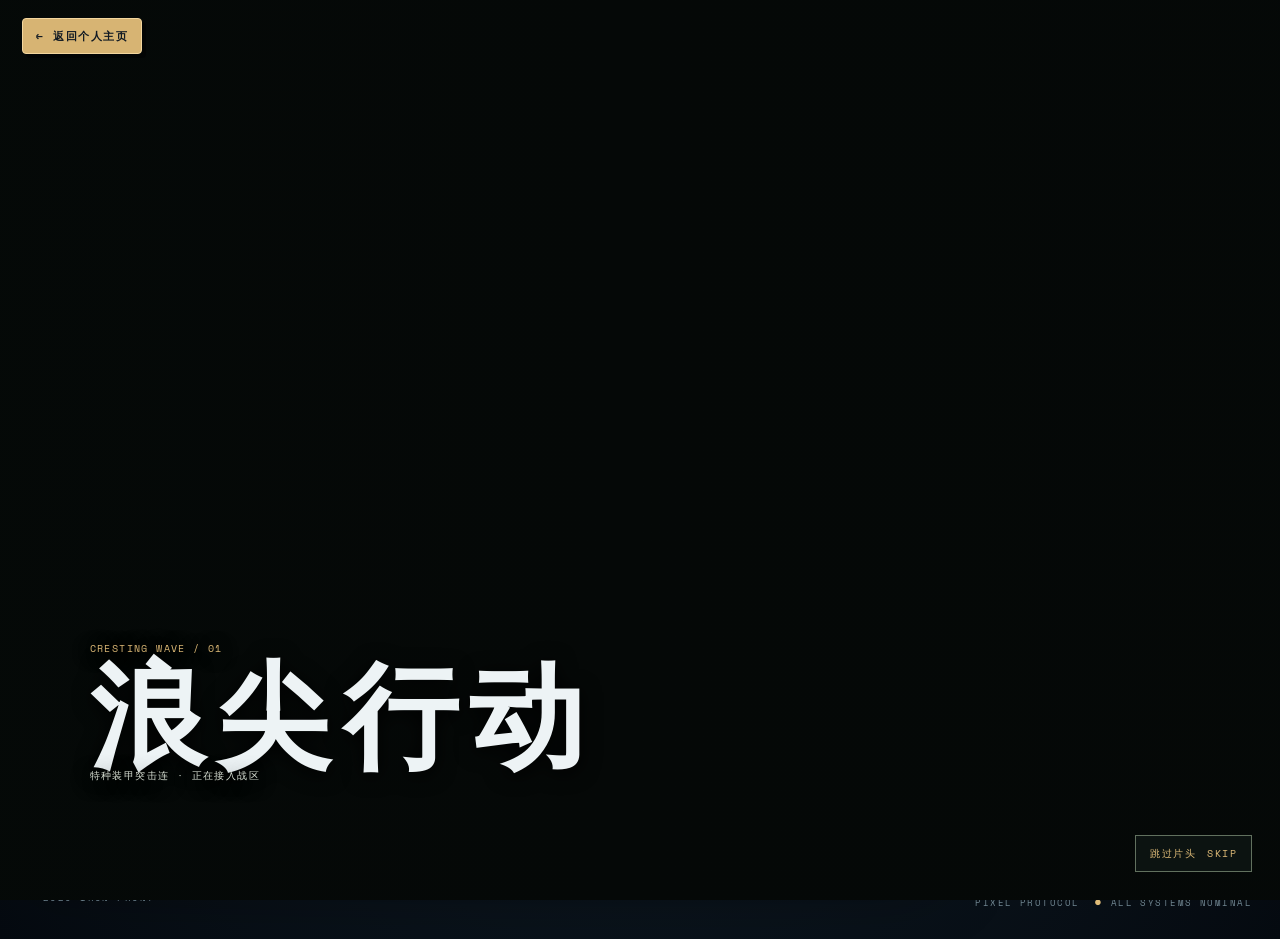
==== commit 54d4f982: "Add files via upload" ====
--- a/sub-page/坦克大战/index.html
+++ b/sub-page/坦克大战/index.html
@@ -1,6 +1,6 @@
 <!doctype html>
 <script src="game-fix.js?v=1" defer></script>
-<html lang="zh-CN"><head><meta charset="UTF-8"><meta name="viewport" content="width=device-width,initial-scale=1,viewport-fit=cover"><title>钢铁洪流 · 浪尖行动</title><link rel="stylesheet" href="styles.css?v=11"></head><body>
+<html lang="zh-CN"><head><meta charset="UTF-8"><meta name="viewport" content="width=device-width,initial-scale=1,viewport-fit=cover,maximum-scale=1,user-scalable=no"><title>钢铁洪流 · 浪尖行动</title><link rel="stylesheet" href="styles.css?v=12"></head><body>
 <canvas id="camoCanvas" class="camo-canvas" aria-hidden="true"></canvas><div id="introOverlay" class="intro-overlay"><video id="introVideo" src="../开头.mp4" autoplay muted playsinline></video><div class="intro-shade"></div><div class="intro-caption"><span>CRESTING WAVE / 01</span><b>浪尖行动</b><small>特种装甲突击连 · 正在接入战区</small></div><button id="skipIntro" class="skip-intro">跳过片头　SKIP</button></div>
 <a class="home-link" href="../../index.html#acid-play">← 返回个人主页</a><main class="shell"><header class="topbar"><div class="brand"><span class="brand-mark">◆</span><div><strong>钢铁洪流</strong><small>OPERATION CRESTING WAVE / 01</small></div></div><div class="status"><span class="live-dot"></span><span id="statusText">片头接入中</span></div></header>
 <section class="game-layout"><div class="cabinet"><div class="screen-wrap"><canvas id="gameCanvas" width="960" height="640" aria-label="坦克大战游戏画布"></canvas><div class="scanlines"></div><button id="soundButton" class="sound-button" type="button" aria-label="关闭音效" title="音效开关">♪</button><button id="pauseButton" class="pause-button hidden" type="button" aria-label="暂停游戏"><span>Ⅱ</span> 暂停</button>
--- a/sub-page/坦克大战/styles.css
+++ b/sub-page/坦克大战/styles.css
@@ -25,3 +25,47 @@
 /* 全屏程序化迷彩画布取代平铺贴图；星点作为独立透明层覆盖。 */
 body:after{display:none}.camo-canvas{position:fixed;inset:0;z-index:-2;width:100%;height:100%;pointer-events:none;image-rendering:pixelated;background:#15231d}body:before{z-index:-1;opacity:.62;background-color:transparent;background-image:radial-gradient(circle at 12% 18%,rgba(217,255,88,.92) 0 1px,transparent 1.8px),radial-gradient(circle at 78% 12%,rgba(202,239,255,.8) 0 1px,transparent 1.7px),radial-gradient(circle at 31% 72%,rgba(255,255,255,.64) 0 .8px,transparent 1.6px),radial-gradient(circle at 88% 63%,rgba(151,217,183,.68) 0 1.2px,transparent 2px);background-size:137px 149px,211px 173px,183px 229px,263px 197px}
 @media(max-width:700px){.command-panel{display:flex;flex-direction:column;align-items:stretch;justify-content:flex-start;gap:12px;padding:18px;overflow-y:auto}.command-brand{display:grid;grid-template-columns:150px 1fr;border-right:0;border-bottom:1px solid #344239;padding:0 0 12px;gap:12px;align-items:center}.brand-image-frame{grid-row:1/4;margin:0}.command-brand h1{font-size:38px;margin:0}.command-brand p{font-size:11px}.command-brand .panel-kicker{font-size:7px}.command-console .controls-hint{margin-top:12px}}
+/* 移动端虚拟摇杆与射击键：沿用“坦克迷宫”的双手布局，只有触控设备自动出现。 */
+.mobile-controls{display:none;position:absolute;inset:0;z-index:12;pointer-events:none;touch-action:none}
+.mobile-controls .joystick,.mobile-controls .mobile-shoot{pointer-events:auto;touch-action:none}
+.joystick{position:absolute;left:clamp(14px,5vw,42px);bottom:clamp(14px,5vw,38px);width:clamp(92px,18vw,132px);height:clamp(92px,18vw,132px);border-radius:50%;display:grid;place-items:center;background:rgba(10,22,16,.66);border:2px solid rgba(217,255,88,.65);box-shadow:inset 0 0 0 9px rgba(217,255,88,.08),0 5px 20px rgba(0,0,0,.45);color:#d9ff58;font:700 10px 'Space Mono',monospace;letter-spacing:.08em}
+.joystick-ring{position:absolute;inset:15%;border:1px dashed rgba(217,255,88,.42);border-radius:50%}.joystick-knob{position:absolute;left:50%;top:50%;width:38%;height:38%;border-radius:50%;transform:translate(-50%,-50%);background:radial-gradient(circle at 35% 30%,#f1ffad,#a9d32d 70%);border:2px solid #263719;box-shadow:0 3px 8px rgba(0,0,0,.5)}.joystick.active{border-color:#f0ff9b;box-shadow:inset 0 0 0 9px rgba(217,255,88,.16),0 0 18px rgba(217,255,88,.28)}.joystick span{position:absolute;bottom:12%;opacity:.72;font-size:8px}
+.mobile-shoot{position:absolute;right:clamp(14px,5vw,42px);bottom:clamp(18px,6vw,46px);width:clamp(72px,14vw,104px);height:clamp(72px,14vw,104px);border-radius:50%;display:flex;flex-direction:column;align-items:center;justify-content:center;gap:2px;background:rgba(118,35,28,.82);border:2px solid #ff9b78;color:#fff0d1;box-shadow:0 5px 20px rgba(0,0,0,.45),inset 0 0 0 7px rgba(255,180,130,.12);font:700 24px 'Barlow Condensed',sans-serif}.mobile-shoot small{font:700 9px 'Space Mono',monospace;letter-spacing:.08em}.mobile-shoot.active{background:#d95a43;transform:scale(.95);box-shadow:0 0 22px rgba(255,109,77,.55),inset 0 0 0 7px rgba(255,220,170,.2)}
+body.is-touch-device .mobile-controls{display:block}@media(max-width:560px){body.is-touch-device .mobile-controls{display:block}.mobile-shoot{right:18px;bottom:20px}.joystick{left:18px;bottom:16px}}
+
+/* Premium command-deck refresh: stronger hierarchy, quieter backdrop, and glass-metal surfaces. */
+:root{--ink:#071018;--paper:#edf3f5;--muted:#8b9aa6;--acid:#e0bc78;--signal:#83e2d0;--line:rgba(150,181,195,.22);--panel:rgba(10,20,29,.88)}
+html,body{background:#071018;color:var(--paper)}
+body{background:radial-gradient(ellipse at 50% -18%,#263b48 0%,#0e1a24 42%,#050a10 100%);letter-spacing:.01em}
+.camo-canvas{opacity:.14;filter:saturate(.55) hue-rotate(158deg) contrast(1.1)}
+body:before{opacity:.34;background-image:radial-gradient(circle at 12% 18%,rgba(224,188,120,.82) 0 1px,transparent 1.8px),radial-gradient(circle at 78% 12%,rgba(131,226,208,.68) 0 1px,transparent 1.7px),radial-gradient(circle at 31% 72%,rgba(255,255,255,.42) 0 .8px,transparent 1.6px),radial-gradient(circle at 88% 63%,rgba(131,226,208,.52) 0 1.2px,transparent 2px);background-size:179px 191px,233px 211px,207px 251px,281px 223px}
+.shell{width:min(1340px,calc(100% - 56px));padding:62px 0 28px}
+.topbar{padding:0 2px 21px;border-bottom:1px solid var(--line);position:relative}.topbar:after{content:'';position:absolute;left:0;bottom:-1px;width:132px;height:2px;background:linear-gradient(90deg,var(--acid),transparent)}
+.brand{gap:14px}.brand-mark{color:var(--acid);font-size:20px;text-shadow:0 0 18px rgba(224,188,120,.5)}.brand strong{font-size:21px;letter-spacing:.18em}.brand small{color:#91a6b1;letter-spacing:.18em}.status{color:#a4b8c2}.live-dot{background:var(--signal);box-shadow:0 0 12px rgba(131,226,208,.75)}
+.home-link{top:18px;left:22px;background:rgba(224,188,120,.96);color:#101923;border:1px solid #f3d69e;border-radius:4px;box-shadow:4px 4px 0 rgba(0,0,0,.38);letter-spacing:.14em}.home-link:hover{box-shadow:6px 6px 0 rgba(0,0,0,.38)}
+.game-layout{grid-template-columns:minmax(0,1fr) 286px;gap:28px;margin-top:28px}
+.cabinet{padding:14px;background:linear-gradient(145deg,rgba(17,31,41,.94),rgba(5,12,19,.96));border:1px solid rgba(157,191,205,.28);border-radius:12px;box-shadow:0 24px 70px rgba(0,0,0,.48),inset 0 1px 0 rgba(255,255,255,.06)}
+.screen-wrap{border:1px solid rgba(168,205,214,.38);border-radius:8px;box-shadow:inset 0 0 0 1px rgba(0,0,0,.35),0 10px 30px rgba(0,0,0,.35)}.scanlines{opacity:.55;background:repeating-linear-gradient(0deg,rgba(220,240,245,.035) 0,rgba(220,240,245,.035) 1px,transparent 1px,transparent 4px)}
+.side-panel{gap:13px}.mission-card,.status-card,.legend{background:linear-gradient(145deg,rgba(20,36,47,.88),rgba(9,19,28,.92));border:1px solid rgba(146,181,194,.24);border-radius:9px;padding:20px;box-shadow:0 12px 28px rgba(0,0,0,.2),inset 0 1px 0 rgba(255,255,255,.035)}.mission-card h2{font-size:38px;letter-spacing:.06em}.mission-line{height:2px;background:rgba(146,181,194,.18)}.mission-line span{width:46%;background:linear-gradient(90deg,var(--acid),#fff0bd)}.eyebrow{color:var(--acid);letter-spacing:.2em}.mission-card p{color:#afc1c8}.readout{border:1px solid rgba(146,181,194,.24);border-radius:9px;overflow:hidden;background:rgba(146,181,194,.18)}.readout>div{background:rgba(12,25,35,.92)}.readout>div:first-child strong{color:var(--acid)}.label{color:#8299a5}.status-card{padding-bottom:18px}.base-status{border-top-color:rgba(146,181,194,.22)}.base-icon{color:var(--signal)}.state-dot{background:var(--signal);box-shadow:0 0 10px rgba(131,226,208,.7)}.legend{gap:13px}.legend-chip.brick{background:#a25e4c;border-color:#d28b6c}.legend-chip.steel{background:#667e87;border-color:#a5bdc4}.legend-chip.base{background:var(--acid)}
+footer{color:#718792;border-top-color:rgba(146,181,194,.18);letter-spacing:.16em}footer b{color:var(--acid)}
+.panel{background:rgba(4,12,19,.86);backdrop-filter:blur(8px)}.command-panel{background:linear-gradient(110deg,rgba(5,13,20,.97) 0%,rgba(8,19,28,.94) 58%,rgba(12,27,34,.92) 100%)}.command-brand{border-right-color:rgba(146,181,194,.25)}.brand-image-frame{border-color:rgba(224,188,120,.38);box-shadow:0 14px 34px rgba(0,0,0,.5)}.brand-image-frame:after{border-color:rgba(224,188,120,.2);box-shadow:inset 0 0 45px rgba(0,0,0,.45)}.command-brand h1{color:#f3f5f2;text-shadow:4px 4px 0 rgba(38,60,66,.9)}.command-brand h1 em{color:var(--acid)}.command-brand p{color:#b5c5ca}.console-label{border-bottom-color:rgba(146,181,194,.25);color:var(--acid)}.console-label small{color:#8ca2ac}
+.panel button{border-radius:4px;background:linear-gradient(135deg,#f0d39b,#c49b54);box-shadow:5px 5px 0 #6b5430}.panel button:hover{box-shadow:7px 7px 0 #6b5430}.mode-tab{background:rgba(22,42,52,.84)!important;color:#b8c9cf!important;border-color:rgba(146,181,194,.34)!important}.mode-tab.active{background:var(--acid)!important;color:#111b22!important;border-color:#f3d69e!important}.mode-tab small{color:#87a0aa}.mode-tab.active small{color:#4a3b23}.chapter-readout{border-left-color:var(--acid);background:rgba(28,49,58,.65)}.chapter-readout small{color:#a8bbc1}.secondary-button,.text-button{background:rgba(22,42,52,.84)!important;color:var(--signal)!important;border-color:rgba(131,226,208,.38)!important}.sound-button,.pause-button{color:var(--acid);background:rgba(10,25,33,.92);border-color:rgba(224,188,120,.5);border-radius:4px}.pause-button.is-paused{color:#101923;background:var(--acid)}
+.mobile-shoot{border-color:#f1b39a}.joystick{border-color:rgba(224,188,120,.72);color:var(--acid)}
+@media(max-width:850px){.shell{width:min(100% - 28px,720px);padding-top:78px}.game-layout{gap:16px}.side-panel{gap:11px}.mission-card,.status-card,.legend{padding:16px}}
+@media(max-width:480px){.shell{width:calc(100% - 16px)}.topbar{padding-bottom:16px}.brand strong{font-size:17px}.brand small{font-size:8px}.game-layout{margin-top:18px}.cabinet{padding:9px;border-radius:9px}.side-panel{gap:9px}.mission-card h2{font-size:31px}.panel h1{font-size:58px}}
+
+/* 触控手机进入全屏战场：画布铺满可用视口，双手控制区固定在安全边距内。 */
+@media(max-width:850px){
+  html:has(body.is-touch-device),body.is-touch-device{width:100%;height:100%;overflow:hidden;overscroll-behavior:none;touch-action:none}
+  body.is-touch-device .shell{width:100%;height:100vh;height:100dvh;min-height:0;padding:0}
+  body.is-touch-device .topbar,body.is-touch-device .side-panel,body.is-touch-device footer,body.is-touch-device .home-link{display:none}
+  body.is-touch-device .game-layout{display:block;height:100%;margin:0}
+  body.is-touch-device .cabinet{height:100%;padding:0;border:0;border-radius:0;box-shadow:none;background:#070d12}
+  body.is-touch-device .screen-wrap{width:100%;height:100%;aspect-ratio:auto;border:0;border-radius:0}
+  body.is-touch-device .screen-wrap canvas{width:100%;height:100%}
+  body.is-touch-device .mobile-controls{display:block}
+  body.is-touch-device .joystick{left:max(18px,env(safe-area-inset-left));bottom:max(18px,env(safe-area-inset-bottom));width:112px;height:112px;background:rgba(7,18,22,.54)}
+  body.is-touch-device .mobile-shoot{right:max(18px,env(safe-area-inset-right));bottom:max(22px,env(safe-area-inset-bottom));width:92px;height:92px;background:rgba(118,35,28,.66)}
+  body.is-touch-device .pause-button{top:max(12px,env(safe-area-inset-top));right:max(12px,env(safe-area-inset-right))}
+  body.is-touch-device .sound-button{top:max(12px,env(safe-area-inset-top));right:64px}
+}
